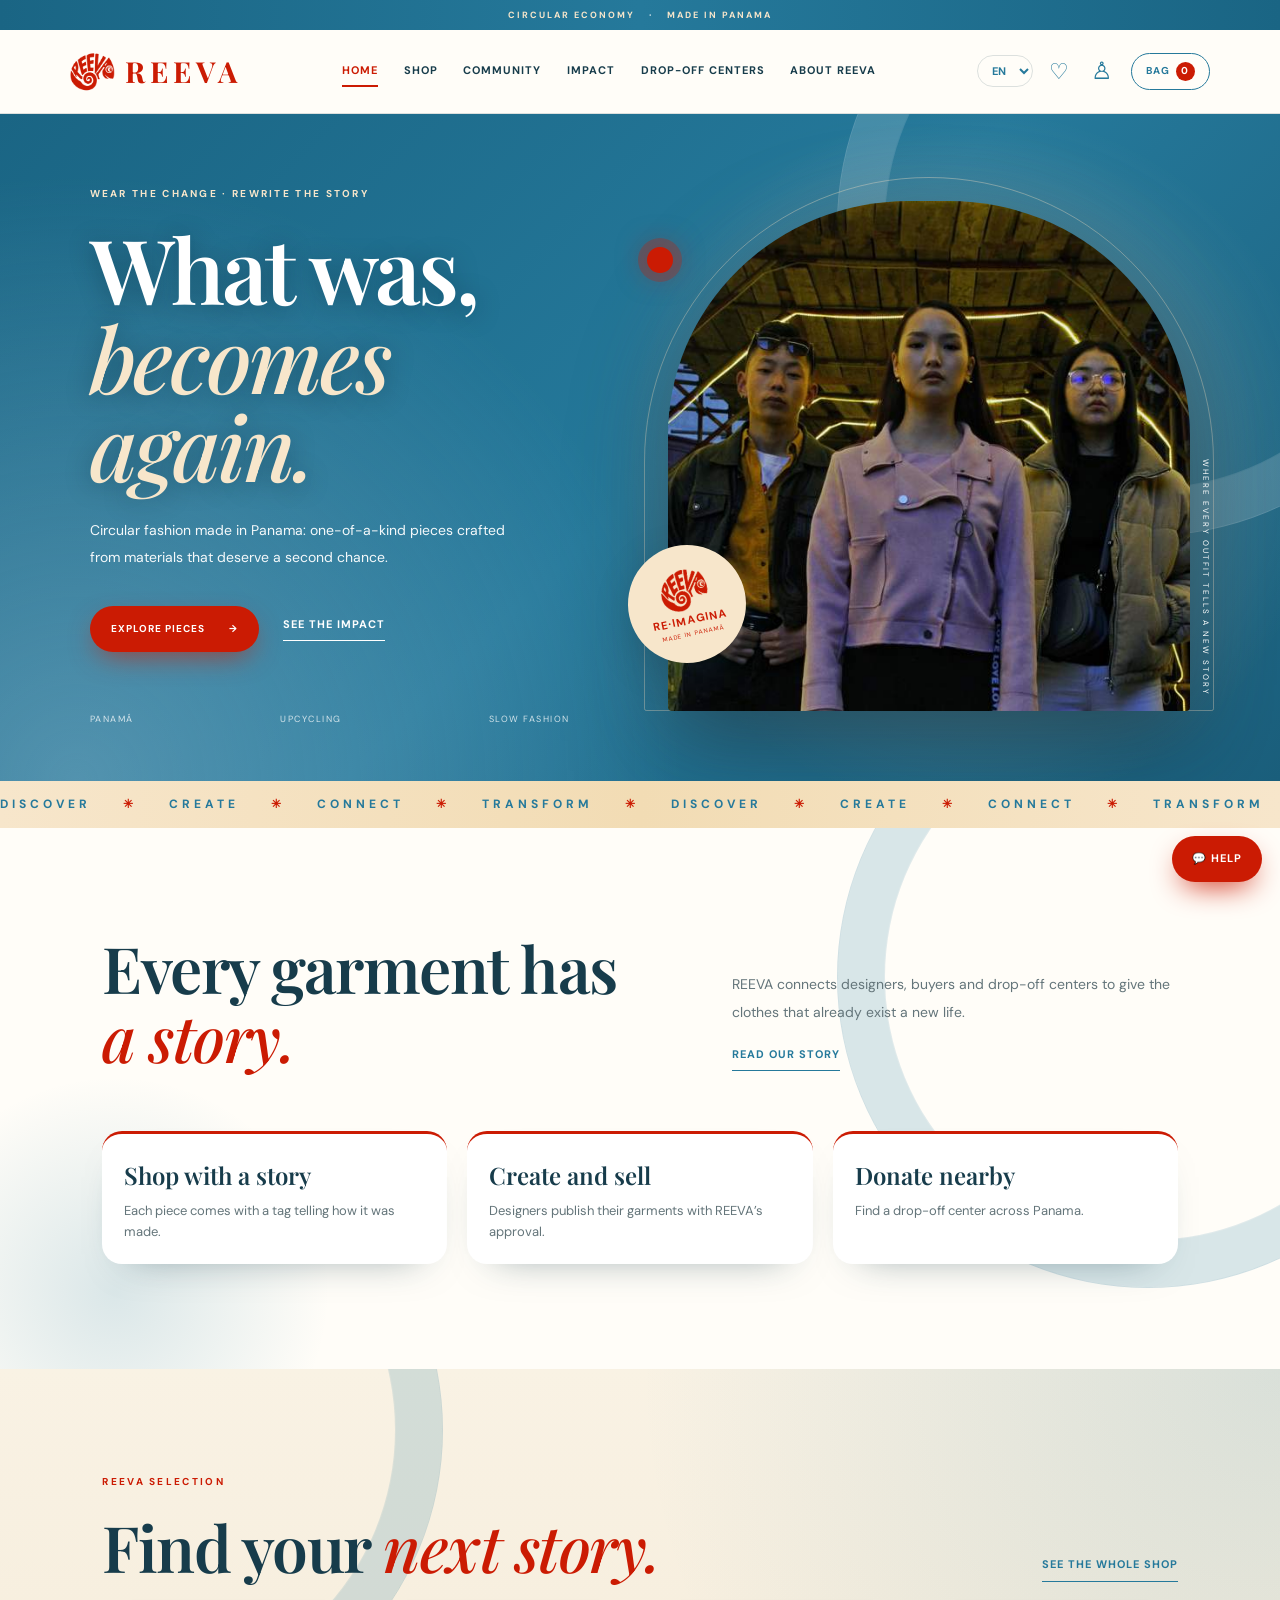
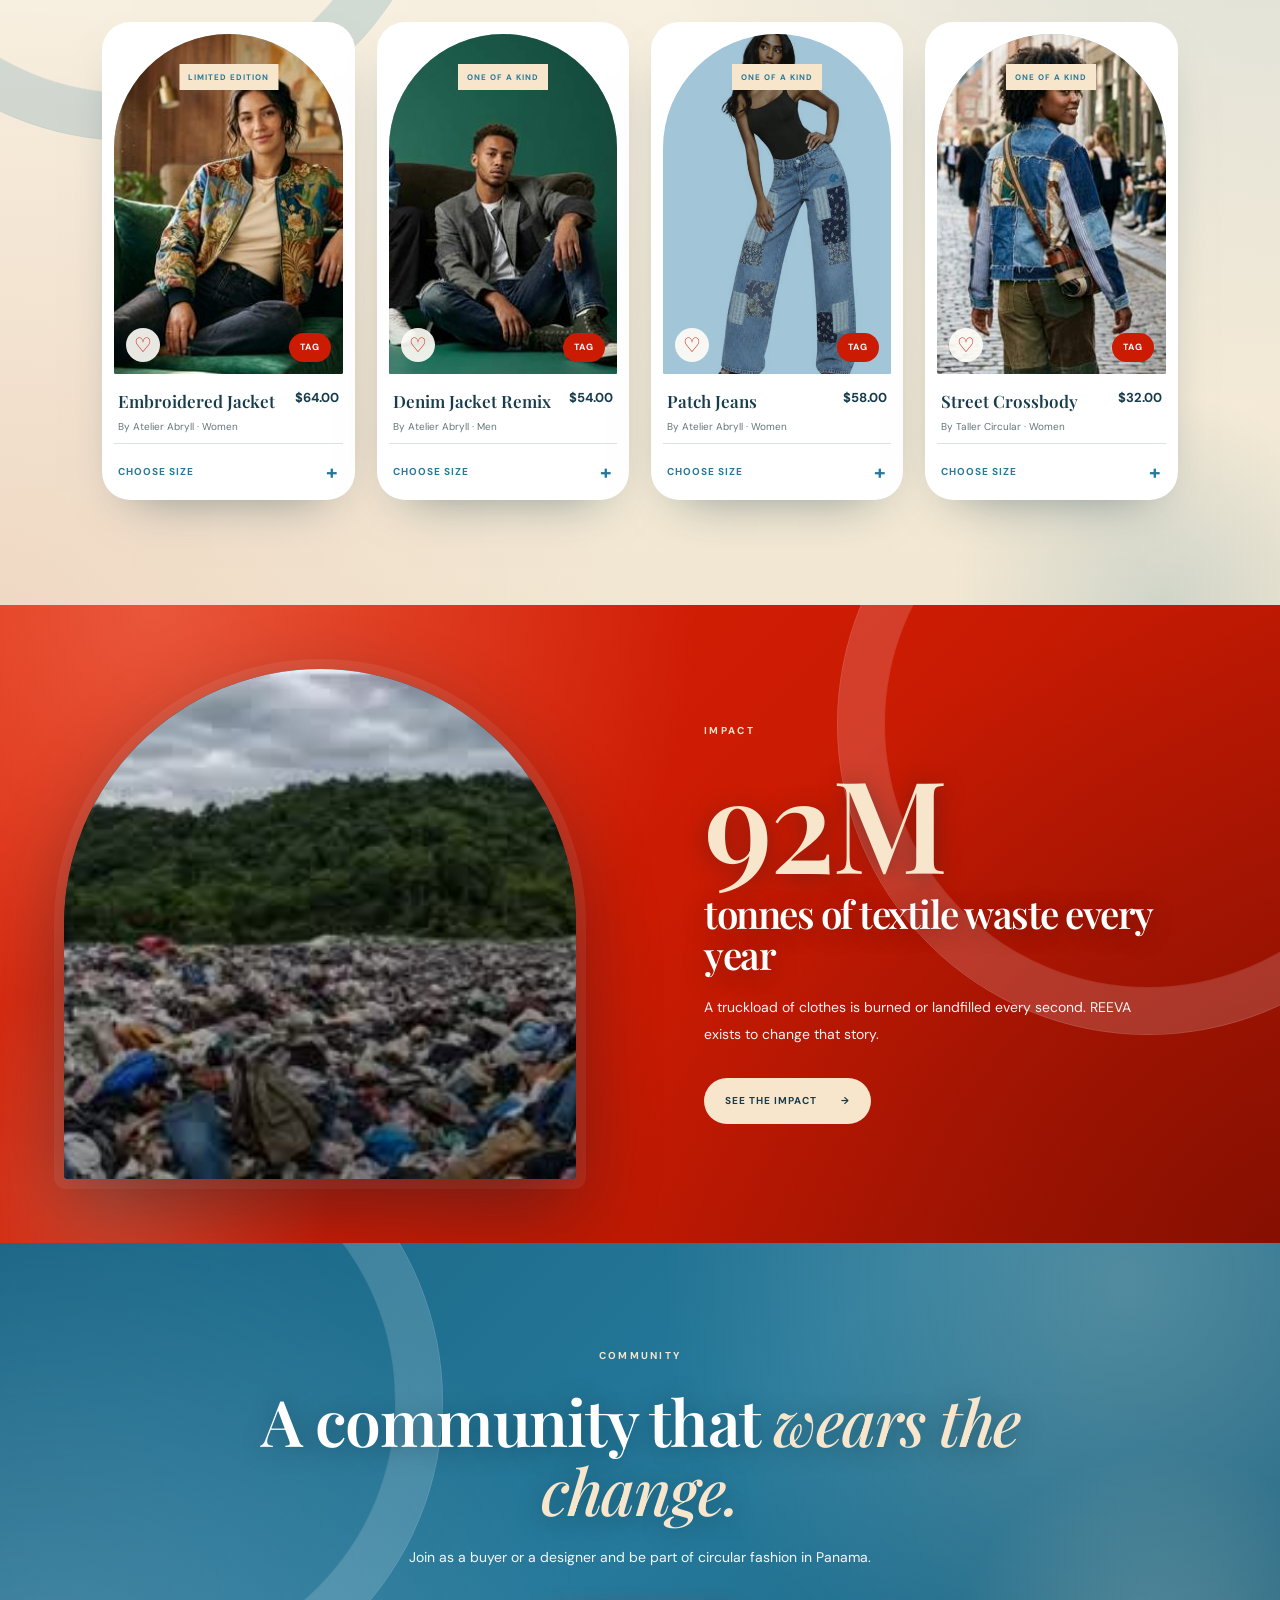
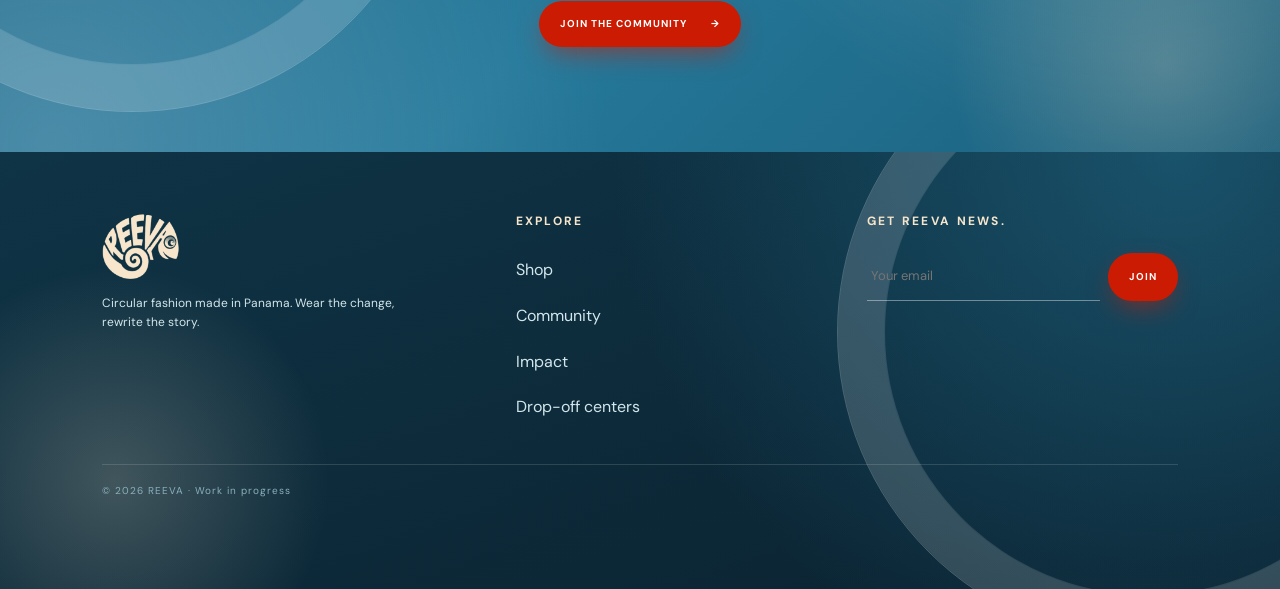
==== index.html @ 817cde8e "all" ====
<!DOCTYPE html>
<html lang="es">
 <head>
  <meta charset="utf-8"/>
  <meta content="width=device-width, initial-scale=1, viewport-fit=cover" name="viewport"/>
  <title>
   REEVA &mdash; Moda circular
  </title>
  <link href="[data-uri]" rel="icon"/>
  <link href="https://fonts.googleapis.com/css2?family=DM+Sans:wght@400;500;600;700&amp;family=Playfair+Display:ital,wght@0,500;0,600;0,700;0,800;1,500;1,600&amp;display=swap" rel="stylesheet"/>
  <link href="css/styles.css" rel="stylesheet"/>
 </head>
 <body>
  <div class="announce">
   <span data-i="an1">
   </span>
   &middot;
   <span data-i="an2">
   </span>
  </div>
  <header class="header">
   <button aria-label="REEVA" class="brand" data-go="inicio">
    <img alt="" data-logo="red"/>
    REEVA
   </button>
   <nav class="nav" id="nav">
    <button data-go="inicio" data-i="n_home">
    </button>
    <button data-go="tienda" data-i="n_shop">
    </button>
    <button data-go="comunidad" data-i="n_com">
    </button>
    <button data-go="impacto" data-i="n_imp">
    </button>
    <button data-go="centros" data-i="n_cen">
    </button>
    <button data-go="reeva" data-i="n_abo">
    </button>
   </nav>
   <div class="hacts">
    <select aria-label="Language" id="lang">
     <option value="es">
      ES
     </option>
     <option value="en">
      EN
     </option>
     <option value="pt">
      PT
     </option>
     <option value="fr">
      FR
     </option>
    </select>
    <button aria-label="Favoritos" class="hbtn" id="favb">
     ♡
     <b hidden="" id="fcnt">
      0
     </b>
    </button>
    <button aria-label="Account" class="icon-btn" id="acc">
     ♙
    </button>
    <button class="cart-button" id="bagb">
     <span data-i="bag">
     </span>
     <span id="cnt">
      0
     </span>
    </button>
    <button aria-label="Menu" id="menu">
     ☰
    </button>
   </div>
  </header>
  <main>
   <section class="view" id="v-inicio">
    <div class="hero bg-blue on-d">
     <div class="orbit">
     </div>
     <div style="z-index:2">
      <p class="eyebrow light" data-i="h_eb">
      </p>
      <h1>
       <span data-i="h1a">
       </span>
       <br/>
       <em data-i="h1b">
       </em>
      </h1>
      <p class="lead" data-i="h_l">
      </p>
      <div class="row">
       <button class="button b-red" data-go="tienda">
        <span data-i="h_c1">
        </span>
        <span>
         &rarr;
        </span>
       </button>
       <button class="text-link" data-go="impacto" data-i="h_c2">
       </button>
      </div>
      <div class="hf">
       <span>
        PANAM&Aacute;
       </span>
       <span>
        UPCYCLING
       </span>
       <span>
        SLOW FASHION
       </span>
      </div>
     </div>
     <div class="hv">
      <img alt="J&oacute;venes con ropa reutilizada" data-img="trio"/>
      <div class="sticker">
       <img alt="" data-logo="red"/>
       <strong>
        RE&middot;IMAGINA
       </strong>
       <small>
        MADE IN PANAM&Aacute;
       </small>
      </div>
      <span class="cap">
       WHERE EVERY OUTFIT TELLS A NEW STORY
      </span>
     </div>
    </div>
    <div aria-hidden="true" class="ticker">
     <div id="tk">
     </div>
    </div>
    <div class="pad">
     <div class="intro">
      <h2>
       <span data-i="in_t1">
       </span>
       <em data-i="in_t2">
       </em>
      </h2>
      <div>
       <p class="lead" data-i="in_p">
       </p>
       <button class="text-link" data-go="reeva" data-i="in_b">
       </button>
      </div>
     </div>
     <div class="pil">
      <div>
       <h3 data-i="pl0">
       </h3>
       <p data-i="pl0p">
       </p>
      </div>
      <div>
       <h3 data-i="pl1">
       </h3>
       <p data-i="pl1p">
       </p>
      </div>
      <div>
       <h3 data-i="pl2">
       </h3>
       <p data-i="pl2p">
       </p>
      </div>
     </div>
    </div>
    <div class="pad bg-alt">
     <div class="sh">
      <div>
       <p class="eyebrow" data-i="s_eb">
       </p>
       <h2>
        <span data-i="s_t1">
        </span>
        <em data-i="s_t2">
        </em>
       </h2>
      </div>
      <button class="text-link" data-go="tienda" data-i="all_p">
      </button>
     </div>
     <div class="grid" id="feat">
     </div>
    </div>
    <div class="sb bg-red">
     <div class="ph">
      <video data-v="excav" loop="" muted="" playsinline="" preload="none">
      </video>
     </div>
     <div class="tx">
      <p class="eyebrow light" data-i="n_imp">
      </p>
      <div class="big">
       92M
      </div>
      <h2 style="font-size:clamp(1.8rem,3vw,2.6rem);margin:10px 0 18px">
       <span data-i="hi_t">
       </span>
      </h2>
      <p class="lead" data-i="hi_p">
      </p>
      <button class="button b-cream" data-go="impacto">
       <span data-i="hi_b">
       </span>
       <span>
        &rarr;
       </span>
      </button>
     </div>
    </div>
    <div class="pad on-d bg-blue" style="text-align:center">
     <p class="eyebrow light" data-i="n_com">
     </p>
     <h2 style="max-width:760px;margin:0 auto 20px">
      <span data-i="j_t1">
      </span>
      <em data-i="j_t2">
      </em>
     </h2>
     <p class="lead" data-i="j_p" style="max-width:520px;margin:0 auto 30px">
     </p>
     <button class="button b-red" data-join="">
      <span data-i="h_c3">
      </span>
      <span>
       &rarr;
      </span>
     </button>
    </div>
   </section>
   <section class="view" id="v-tienda">
    <div class="pad bg-alt" style="padding-bottom:50px">
     <div class="sh" style="margin:0">
      <div>
       <p class="eyebrow" data-i="s_eb">
       </p>
       <h2>
        <span data-i="s_t1">
        </span>
        <em data-i="s_t2">
        </em>
       </h2>
      </div>
      <p class="lead" data-i="s_p" style="max-width:380px">
      </p>
     </div>
    </div>
    <div class="pad bg-alt" style="padding-top:20px">
     <div class="tools">
      <div class="filters" id="gch">
      </div>
     </div>
     <div class="tools">
      <div class="filters" id="cch">
      </div>
      <select id="sort">
       <option data-i="o_f" value="f">
       </option>
       <option data-i="o_l" value="l">
       </option>
       <option data-i="o_h" value="h">
       </option>
      </select>
     </div>
     <input aria-label="search" data-ph="q_ph" id="q" type="search"/>
     <p class="note" hidden="" id="cb">
     </p>
     <p class="note" id="cn">
     </p>
     <div class="grid" id="grid" style="margin-top:14px">
     </div>
     <p class="note" data-i="none" hidden="" id="none">
     </p>
     <p class="note" data-i="demo">
     </p>
    </div>
    <div class="pad">
     <div class="stag">
      <div>
       <p class="eyebrow">
        STORY TAG
       </p>
       <h2>
        <span data-i="g_t1">
        </span>
        <em data-i="g_t2">
        </em>
       </h2>
       <p class="lead" data-i="g_p" style="margin-top:20px">
       </p>
       <ul class="ck">
        <li data-i="g_l0">
        </li>
        <li data-i="g_l1">
        </li>
        <li data-i="g_l2">
        </li>
       </ul>
      </div>
      <img alt="Etiqueta REEVA" class="tagimg" data-img="tag"/>
     </div>
    </div>
   </section>
   <section class="view" id="v-comunidad">
    <div class="sb bg-blue">
     <div class="tx">
      <p class="eyebrow light" data-i="n_com">
      </p>
      <h2>
       <span data-i="co_t1">
       </span>
       <em data-i="co_t2">
       </em>
      </h2>
      <p class="lead" data-i="co_p">
      </p>
      <button class="button b-red" data-join="">
       <span data-i="h_c3">
       </span>
       <span>
        &rarr;
       </span>
      </button>
     </div>
     <div class="ph">
      <img alt="Comunidad REEVA" data-img="walk4" style="object-position:50% 50%"/>
     </div>
    </div>
    <div class="pad">
     <div class="sh">
      <div>
       <p class="eyebrow">
        REELS
       </p>
       <h2>
        <span data-i="r_t1">
        </span>
        <em data-i="r_t2">
        </em>
       </h2>
      </div>
     </div>
     <div class="reels" id="reels">
     </div>
     <p class="note" data-i="demoR">
     </p>
    </div>
    <div class="pad bg-alt">
     <div class="sh">
      <div>
       <p class="eyebrow" data-i="ro_e">
       </p>
       <h2>
        <span data-i="ro_t1">
        </span>
        <em data-i="ro_t2">
        </em>
       </h2>
      </div>
     </div>
     <div class="cg">
      <div class="cc">
       <img alt="" data-img="lookbook" style="object-position:50% 30%"/>
       <div>
        <span>
         01
        </span>
        <h3 data-i="ro_b">
        </h3>
        <p data-i="ro_bp">
        </p>
       </div>
      </div>
      <div class="cc">
       <video data-v="gran" loop="" muted="" playsinline="" preload="none">
       </video>
       <div>
        <span>
         02
        </span>
        <h3 data-i="ro_d">
        </h3>
        <p data-i="ro_dp">
        </p>
       </div>
      </div>
      <div class="cc">
       <img alt="" data-img="tag" style="object-position:50% 40%"/>
       <div>
        <span>
         03
        </span>
        <h3 data-i="ro_t">
        </h3>
        <p data-i="ro_tp">
        </p>
       </div>
      </div>
     </div>
    </div>
   </section>
   <section class="view" id="v-impacto">
    <div class="vh on-d">
     <video data-v="excav" loop="" muted="" playsinline="" preload="none">
     </video>
     <div>
      <p class="eyebrow light" data-i="im_eb">
      </p>
      <div class="big" data-i="im_big">
      </div>
      <h2 style="margin:12px 0 18px">
       <span data-i="im_t1">
       </span>
       <em data-i="im_t2">
       </em>
      </h2>
      <p class="lead" data-i="im_p" style="max-width:560px">
      </p>
     </div>
    </div>
    <div class="pad">
     <p class="eyebrow" data-i="fa_eb">
     </p>
     <h2>
      <span data-i="fa_t1">
      </span>
      <em data-i="fa_t2">
      </em>
     </h2>
     <div class="facts" id="facts">
     </div>
     <p class="note">
      <span data-i="fa_src">
      </span>
      <a class="text-link" href="https://www.unep.org/news-and-stories/press-release/unsustainable-fashion-and-textiles-focus-international-day-zero" rel="noopener" style="padding:0;font-size:10px" target="_blank">
       UNEP &nearrow;
      </a>
     </p>
    </div>
    <div class="pad bg-alt">
     <div class="two">
      <div class="m">
       <video data-v="conv" loop="" muted="" playsinline="" preload="none">
       </video>
      </div>
      <div>
       <p class="eyebrow" data-i="py_eb">
       </p>
       <h2>
        <span data-i="py_t1">
        </span>
        <em data-i="py_t2">
        </em>
       </h2>
       <p class="lead" data-i="py_p" style="margin:20px 0">
       </p>
       <button class="text-link" data-go="tienda" data-i="py_b">
       </button>
      </div>
     </div>
     <div class="two" style="margin-top:70px">
      <div>
       <p class="eyebrow" data-i="oc_eb">
       </p>
       <h2>
        <span data-i="oc_t1">
        </span>
        <em data-i="oc_t2">
        </em>
       </h2>
       <p class="lead" data-i="oc_p" style="margin-top:20px">
       </p>
      </div>
      <div class="m">
       <img alt="Ropa acumulada" data-img="teen" style="object-position:50% 70%"/>
      </div>
     </div>
    </div>
    <div class="pad bg-blue on-d">
     <div class="proc">
      <div>
       <p class="eyebrow light" data-i="rs_eb">
       </p>
       <h2>
        <span data-i="rs_t1">
        </span>
        <em data-i="rs_t2">
        </em>
       </h2>
       <p class="lead" data-i="rs_p" style="margin:20px 0 30px">
       </p>
       <div class="two" style="grid-template-columns:1fr 1fr;gap:12px">
        <div class="m" style="height:220px">
         <video data-v="man" loop="" muted="" playsinline="" preload="none">
         </video>
        </div>
        <div class="m" style="height:220px">
         <img alt="" data-img="close"/>
        </div>
       </div>
      </div>
      <div class="pl" id="steps">
      </div>
     </div>
    </div>
    <div class="sb bg-red">
     <div class="ph">
      <img alt="" data-img="chair" style="object-fit:contain;background:#fff"/>
     </div>
     <div class="tx">
      <p class="eyebrow light" data-i="ac_eb">
      </p>
      <h2>
       <span data-i="ac_t1">
       </span>
       <em data-i="ac_t2">
       </em>
      </h2>
      <p class="lead" data-i="ac_p">
      </p>
      <div class="row">
       <button class="button b-cream" data-go="centros" data-i="n_cen">
       </button>
       <button class="text-link" data-go="tienda" data-i="n_shop">
       </button>
      </div>
     </div>
    </div>
   </section>
   <section class="view" id="v-centros">
    <div class="sb bg-blue">
     <div class="ph">
      <img alt="Ropa por reutilizar" data-img="close"/>
     </div>
     <div class="tx">
      <p class="eyebrow light" data-i="m_eb">
      </p>
      <h2>
       <span data-i="m_t1">
       </span>
       <em data-i="m_t2">
       </em>
      </h2>
      <p class="lead" data-i="m_l">
      </p>
     </div>
    </div>
    <div class="pad bg-alt">
     <div class="cp">
      <div class="map">
       <svg aria-label="Panam&aacute;" id="svg" role="img" viewbox="0 0 800 360">
        <path class="land" id="land">
        </path>
        <g id="pins">
        </g>
       </svg>
      </div>
      <div class="ci">
       <p class="eyebrow" data-i="n_cen">
       </p>
       <input aria-label="search" data-ph="m_ph" id="cq" type="search"/>
       <div class="list" id="clist">
       </div>
      </div>
     </div>
     <p class="note" data-i="demoM">
     </p>
    </div>
    <div class="pad">
     <div class="cg">
      <div class="cc">
       <img alt="" class="cutimg" data-img="pile" style="object-fit:contain;background:var(--sky)"/>
       <div>
        <span>
         01
        </span>
        <h3 data-i="ci0">
        </h3>
        <p data-i="ci0p">
        </p>
       </div>
      </div>
      <div class="cc">
       <img alt="" data-img="workshop" style="object-position:50% 50%"/>
       <div>
        <span>
         02
        </span>
        <h3 data-i="ci1">
        </h3>
        <p data-i="ci1p">
        </p>
       </div>
      </div>
      <div class="cc">
       <img alt="" data-img="made" style="object-fit:contain;background:var(--sky)"/>
       <div>
        <span>
         03
        </span>
        <h3 data-i="ci2">
        </h3>
        <p data-i="ci2p">
        </p>
       </div>
      </div>
     </div>
    </div>
   </section>
   <section class="view" id="v-reeva">
    <div class="sb bg-red">
     <div class="ph">
      <video data-v="team" loop="" muted="" playsinline="" preload="none">
      </video>
     </div>
     <div class="tx">
      <p class="eyebrow light" data-i="a_eb">
      </p>
      <h2>
       <span data-i="a_t1">
       </span>
       <em data-i="a_t2">
       </em>
      </h2>
      <p class="lead" data-i="a_p">
      </p>
     </div>
    </div>
    <div class="pad">
     <div class="stag">
      <div>
       <p class="eyebrow" data-i="hs_eb">
       </p>
       <h2>
        <span data-i="hs_t1">
        </span>
        <em data-i="hs_t2">
        </em>
       </h2>
       <p class="lead" data-i="hs_p" style="margin-top:20px">
       </p>
      </div>
      <img alt="Talento creativo, sostenibilidad, oportunidades" data-img="diagram" style="background:#fff"/>
     </div>
     <div class="story" id="story">
     </div>
     <div class="vals" id="vals">
     </div>
    </div>
    <div class="pad bg-alt">
     <div class="sh">
      <div>
       <p class="eyebrow" data-i="f_eb">
       </p>
       <h2>
        <span data-i="f_t1">
        </span>
        <em data-i="f_t2">
        </em>
       </h2>
      </div>
     </div>
     <div class="cg four" id="prof">
     </div>
     <p class="note" data-i="demoF">
     </p>
    </div>
    <div class="pad on-d bg-blue">
     <div class="intro">
      <h2>
       <span data-i="w_t1">
       </span>
       <em data-i="w_t2">
       </em>
      </h2>
      <div>
       <p class="lead" data-i="w_l">
       </p>
       <form class="nf fl" style="grid-template-columns:1fr auto;align-items:end">
        <input aria-label="email" data-ph="w_ph" required="" style="color:#fff;border-color:#fff8" type="email"/>
        <button class="button b-cream" data-i="w_b">
        </button>
       </form>
       <p aria-live="polite" class="note ns" style="color:#fff">
       </p>
      </div>
     </div>
    </div>
   </section>
   <section class="view" id="v-taller">
    <div class="pad bg-alt">
     <p class="eyebrow" data-i="tl_eb">
     </p>
     <h2 data-i="tl_t">
     </h2>
     <div class="two" style="align-items:start;margin-top:40px">
      <form class="fl" id="tf">
       <input data-ph="tl_n" id="tn" required="" type="text"/>
       <input data-ph="tl_p" id="tp" min="1" required="" step="0.5" type="number"/>
       <select class="f" id="tc">
       </select>
       <select class="f" id="tg">
       </select>
       <label class="note" data-i="tl_st">
       </label>
       <div class="tst" id="tst">
       </div>
       <label class="note" data-i="tl_f">
       </label>
       <input accept="image/*" id="tfi" required="" type="file"/>
       <textarea data-ph="tl_l" id="tl" maxlength="240" required=""></textarea>
       <button class="button b-red" data-i="tl_b">
       </button>
       <p aria-live="polite" class="note" id="ts">
       </p>
      </form>
      <div>
       <p class="eyebrow" data-i="tl_pv">
       </p>
       <div id="tprev">
       </div>
      </div>
     </div>
    </div>
   </section>
  </main>
  <footer class="foot">
   <div>
    <img alt="REEVA" data-logo="cream"/>
    <p data-i="ft_p">
    </p>
   </div>
   <div>
    <p class="eyebrow light" data-i="ft_n">
    </p>
    <button class="fl" data-go="tienda" data-i="n_shop">
    </button>
    <button class="fl" data-go="comunidad" data-i="n_com">
    </button>
    <button class="fl" data-go="impacto" data-i="n_imp">
    </button>
    <button class="fl" data-go="centros" data-i="n_cen">
    </button>
   </div>
   <div>
    <p class="eyebrow light" data-i="w_l">
    </p>
    <form class="nf">
     <input aria-label="email" data-ph="w_ph" required="" type="email"/>
     <button class="button b-red" data-i="w_b">
     </button>
    </form>
    <p aria-live="polite" class="note ns" style="color:#fff">
    </p>
   </div>
   <div class="copy">
    &copy; 2026 REEVA &middot;
    <span data-i="foot">
    </span>
   </div>
  </footer>
  <div class="ov" id="ov">
  </div>
  <aside id="cartP">
   <div class="ph2">
    <h2 data-i="cart_t" style="font-size:2rem">
    </h2>
    <button aria-label="Cerrar" data-x="">
     &times;
    </button>
   </div>
   <div id="items">
   </div>
   <p class="cr">
    <span data-i="sub">
    </span>
    <b id="tot">
     $0.00
    </b>
   </p>
   <button class="button b-red" data-i="co" id="co" style="width:100%;margin-top:14px">
   </button>
  </aside>
  <aside id="accP">
   <div class="ph2">
    <h2 data-i="acc_t" style="font-size:2rem">
    </h2>
    <button aria-label="Cerrar" data-x="">
     &times;
    </button>
   </div>
   <div id="accB">
   </div>
  </aside>
  <aside id="favP">
   <div class="ph2">
    <h2 data-i="fav_t" style="font-size:2rem">
    </h2>
    <button aria-label="Cerrar" data-x="">
     &times;
    </button>
   </div>
   <div id="favB">
   </div>
  </aside>
  <div aria-modal="true" class="modal" id="modal" role="dialog">
  </div>
  <button aria-expanded="false" id="ai">
   💬
   <span data-i="ai_b">
   </span>
  </button>
  <div aria-label="Asistente" id="aiP" role="dialog">
   <div class="hd">
    <span data-i="ai_t">
    </span>
    <button aria-label="Cerrar" data-aix="" style="background:none;border:0;color:#fff;font-size:24px">
     &times;
    </button>
   </div>
   <div aria-live="polite" id="aiM">
   </div>
   <div id="aiC">
   </div>
   <form id="aiF">
    <input aria-label="Mensaje" data-ph="ai_ph" id="aiQ"/>
    <button class="button b-blue" data-i="ai_s">
    </button>
   </form>
  </div>
  <script defer="True" src="js/script.js">
  </script>
 </body>
</html>
---- css/styles.css ----
:root{--blue:#25799B;--cream:#F7E6CB;--red:#CB1B03;--sky:#A2C5D8;--ink:#173C4B;--paper:#fffdf8;--alt:#f7f4ed;--muted:#64757a;--line:rgba(23,60,75,.15);--lnk:#25799B;--serif:'Playfair Display',Georgia,serif;--sans:'DM Sans',Arial,sans-serif;box-sizing:border-box;padding-top:env(safe-area-inset-top,0px);padding-bottom:env(safe-area-inset-bottom,0px);color-scheme:light}
@media(prefers-color-scheme:dark){:root:not([data-theme="light"]){--paper:#0f2530;--alt:#132d3a;--ink:#f7e6cb;--muted:#a9c0c9;--line:rgba(247,230,203,.18);--lnk:#8fcbe4;color-scheme:dark}}
:root[data-theme="dark"]{--paper:#0f2530;--alt:#132d3a;--ink:#f7e6cb;--muted:#a9c0c9;--line:rgba(247,230,203,.18);--lnk:#8fcbe4;color-scheme:dark}
html{scroll-padding-top:env(safe-area-inset-top,0px);scroll-behavior:smooth}*{box-sizing:border-box}
body{margin:0;background:var(--paper);color:var(--ink);font:16px/1.6 var(--sans)}
body::before{content:"";position:fixed;inset:0 0 auto;height:env(safe-area-inset-top,0px);background:var(--blue);z-index:60}
button,input,select,textarea{font:inherit;color:inherit}button{cursor:pointer}a{color:inherit;text-decoration:none}img,video{max-width:100%;display:block}h1,h2,h3,p{margin-top:0}
.announce{min-height:30px;background:var(--blue);color:#fff;display:flex;align-items:center;justify-content:center;gap:14px;font-size:9px;letter-spacing:2px;font-weight:700;text-align:center;padding:4px 10px}.announce span{color:var(--cream)}
.header{height:84px;display:flex;align-items:center;justify-content:space-between;padding:0 5.5%;background:color-mix(in srgb,var(--paper) 95%,transparent);position:sticky;top:env(safe-area-inset-top,0px);z-index:50;border-bottom:1px solid var(--line);backdrop-filter:blur(14px)}
.brand{display:flex;align-items:center;gap:10px;background:none;border:0;padding:0;font-size:29px;line-height:1;font-weight:700;letter-spacing:5px;color:var(--red);font-family:var(--serif)}.brand img{height:40px;width:auto}
.nav{display:flex;gap:clamp(12px,2vw,32px)}.nav button,.foot a{background:none;border:0;padding:6px 0;font-size:11px;letter-spacing:1px;text-transform:uppercase;font-weight:700;transition:.2s;border-bottom:2px solid transparent}.nav button:hover{color:var(--red)}.nav button.on{color:var(--red);border-color:var(--red)}
.hacts{display:flex;align-items:center;gap:12px}.icon-btn{border:0;background:none;color:var(--lnk);font-size:24px}.hacts select{border:1px solid var(--line);background:transparent;border-radius:30px;padding:7px 10px;font-size:11px;font-weight:700;color:var(--lnk)}.cart-button{white-space:nowrap;display:inline-flex;align-items:center;border:1px solid var(--lnk);border-radius:30px;padding:8px 14px;font-size:10px;letter-spacing:1px;text-transform:uppercase;background:none;color:var(--lnk);font-weight:700}.cart-button #cnt{display:inline-grid;place-items:center;background:var(--red);color:#fff;border-radius:50%;width:19px;height:19px;margin-left:6px}#menu{display:none;border:0;background:none;font-size:24px;color:var(--lnk)}
.view{display:none}.view.on{display:block;animation:in .5s ease}@keyframes in{from{opacity:0;transform:translateY(12px)}}
.pad{padding:105px 8%}.eyebrow{font-size:10px;letter-spacing:2.3px;font-weight:700;color:var(--red);margin:0 0 22px;text-transform:uppercase}.eyebrow.light{color:var(--cream)}
h1,h2,h3{font-family:var(--serif);font-weight:600}h2{font-size:clamp(2.4rem,5vw,4.5rem);line-height:1.08;letter-spacing:-1.5px;margin:0}h2 em,h1 em{color:var(--red);font-weight:500}.on-d h2 em,.on-d h1 em{color:var(--cream)}
.lead{color:var(--muted);font-size:14px;line-height:1.95}.button{display:inline-flex;align-items:center;justify-content:center;gap:24px;padding:15px 21px;border:0;border-radius:40px;font-size:10px;font-weight:700;letter-spacing:1px;text-transform:uppercase;transition:.25s}.button:hover{transform:translateY(-3px);box-shadow:0 10px 25px #122c3a33}.b-red{background:var(--red);color:#fff}.b-cream{background:var(--cream);color:#173C4B}.b-blue{background:var(--blue);color:#fff}.b-line{border:1px solid currentColor;background:none}
.text-link{display:inline-flex;gap:18px;color:var(--lnk);font-size:11px;font-weight:700;letter-spacing:1px;text-transform:uppercase;border:0;border-bottom:1px solid currentColor;padding:0 0 7px;background:none}.on-d .text-link{color:#fff}
.row{display:flex;gap:24px;align-items:center;flex-wrap:wrap}.on-d{color:#fff}.on-d .lead{color:rgba(255,255,255,.82)}.bg-blue{background:var(--blue)}.bg-red{background:var(--red)}.bg-alt{background:var(--alt)}
.hero{min-height:650px;display:grid;grid-template-columns:1fr 1fr;position:relative;overflow:hidden;padding:72px 7% 55px;gap:5%;align-items:center}.hero h1{font-size:clamp(3.4rem,7vw,6.6rem);line-height:.99;letter-spacing:-3px;margin:0 0 27px;font-weight:600}.hero .lead{max-width:430px;margin-bottom:34px}.hf{display:flex;justify-content:space-between;max-width:480px;margin-top:60px;color:rgba(255,255,255,.6);font-size:9px;letter-spacing:1.5px}
.hv{height:510px;position:relative;z-index:2}.hv>img{width:100%;height:100%;object-fit:cover;object-position:center 30%;border-radius:46% 46% 4px 4px;box-shadow:0 25px 80px #12384a55}.sticker{position:absolute;left:-40px;bottom:48px;width:118px;height:118px;background:var(--cream);border-radius:50%;color:var(--red);display:flex;flex-direction:column;justify-content:center;align-items:center;transform:rotate(-12deg);box-shadow:0 12px 35px #143c4b44}.sticker img{height:44px;width:auto}.sticker strong{font-size:11px;letter-spacing:1px}.sticker small{font-size:6px;letter-spacing:1px}.cap{position:absolute;right:-22px;bottom:15px;writing-mode:vertical-rl;font-size:8px;letter-spacing:2px;color:#fff}.orbit{position:absolute;width:560px;height:560px;border:1px solid #ffffff22;border-radius:50%;left:34%;top:-26%;pointer-events:none}
.ticker{overflow:hidden;background:var(--cream);color:#25799B;white-space:nowrap;padding:14px 0;font-size:12px;font-weight:700;letter-spacing:4px}.ticker div{min-width:max-content;animation:mq 28s linear infinite}.ticker b{color:var(--red);margin:0 25px}@keyframes mq{to{transform:translateX(-35%)}}
.intro{display:grid;grid-template-columns:1.1fr .9fr;gap:8%;align-items:end}.pil{display:grid;grid-template-columns:repeat(3,1fr);gap:20px;margin-top:60px}.pil div{border-top:2px solid var(--red);padding-top:16px}.pil h3{font-size:24px;margin:0 0 6px}.pil p{font-size:13px;color:var(--muted);margin:0}
.sh{display:flex;justify-content:space-between;align-items:end;gap:30px;margin-bottom:40px;flex-wrap:wrap}.tools{display:flex;justify-content:space-between;align-items:center;margin-bottom:14px;gap:16px;flex-wrap:wrap}.filters{display:flex;gap:8px;flex-wrap:wrap;align-items:center}.lbl{font-size:10px;letter-spacing:1.5px;color:var(--muted);text-transform:uppercase;font-weight:700;min-width:46px}.filter{border:1px solid var(--line);background:transparent;border-radius:25px;padding:9px 17px;font-size:10px;letter-spacing:1px;text-transform:uppercase;color:var(--lnk)}.filter.on,.filter:hover{background:var(--blue);color:#fff;border-color:var(--blue)}.tools select{border:0;background:transparent;color:var(--lnk);font-weight:700;padding:8px}
input[type=search],input[type=text],input[type=email],input[type=password],input[type=number],select.f,textarea{width:100%;padding:13px 4px;border:0;border-bottom:1px solid var(--lnk);background:transparent;outline:0;font-size:13px}textarea{min-height:90px;border:1px solid var(--line);padding:10px}input[type=file]{font-size:12px}
.grid{display:grid;grid-template-columns:repeat(4,1fr);gap:22px}.pc{min-width:0}.pi{height:340px;position:relative;background:var(--sky);overflow:hidden}.pi img{width:100%;height:100%;object-fit:cover;transition:transform .7s cubic-bezier(.2,.7,.2,1)}.pi img.cut{mix-blend-mode:multiply;transform:scale(1.15)}.pc:hover .pi img{transform:scale(1.07)}.pc:hover .pi img.cut{transform:scale(1.22)}.ptag{position:absolute;left:12px;top:12px;background:var(--cream);color:#25799B;font-size:8px;letter-spacing:1px;padding:7px 9px;font-weight:700}.fav{position:absolute;right:12px;top:10px;border:0;border-radius:50%;background:#fffdf8e8;color:var(--red);font-size:20px;width:34px;height:34px}.fav.on{background:var(--red);color:#fff}.tgb{position:absolute;right:12px;bottom:12px;border:0;background:var(--red);color:#fff;font-size:9px;font-weight:700;letter-spacing:1px;padding:7px 11px;border-radius:20px;text-transform:uppercase}
.pm{display:flex;justify-content:space-between;gap:8px;padding:14px 0 8px}.pm h3{font-size:17px;margin:0 0 4px}.pm p{font-size:10px;color:var(--muted);margin:0}.pm strong{font-size:13px}.add{width:100%;display:flex;justify-content:space-between;align-items:center;background:transparent;border:0;border-top:1px solid var(--line);padding:11px 0;color:var(--lnk);font-size:10px;text-transform:uppercase;letter-spacing:1px;font-weight:700}.add span{font-size:20px}.note{font-size:11px;color:var(--muted);line-height:1.6;margin-top:18px}
.sb{display:grid;grid-template-columns:1fr 1fr;color:#fff;min-height:510px}.sb>.ph{min-height:510px;position:relative;overflow:hidden;background:#102f3b}.sb>.ph img,.sb>.ph video{position:absolute;inset:0;width:100%;height:100%;object-fit:cover}.sb .tx{padding:75px 10%;align-self:center}.sb h2{font-size:clamp(2.8rem,5vw,4.8rem);margin-bottom:22px}.sb h2 em{color:var(--cream)}.sb .text-link{color:#fff}.sb .lead{max-width:440px;margin-bottom:30px;color:#ffe9df}.sb.blue .lead{color:#d3e6eb}
.big{font:600 clamp(4rem,10vw,8rem)/.95 var(--serif);color:var(--cream);letter-spacing:-3px}
.stag{display:grid;grid-template-columns:1fr .8fr;gap:12%;align-items:center}.ck{list-style:none;padding:0;margin:25px 0}.ck li{padding:12px 0;border-bottom:1px solid var(--line);font-size:12px;color:var(--lnk)}.ck li:before{content:'✳';color:var(--red);margin-right:12px}
.tagc{background:var(--cream);padding:27px;max-width:360px;width:100%;margin:auto;box-shadow:14px 14px 0 var(--sky);transform:rotate(2deg);color:#25799B;position:relative}.tagc .t1{display:flex;justify-content:space-between;font-size:8px;letter-spacing:1.3px}.tagc img.lg{height:92px;width:auto;margin:24px 0 14px}.tagc h3{font-size:30px;line-height:1.05;margin:0 0 12px}.tagc p{font-size:12px;color:#536d75;margin:0}.tagc small{display:block;margin-top:24px;font-size:8px;letter-spacing:1.3px}
.tagimg{max-width:420px;margin:auto;border-radius:8px;box-shadow:14px 14px 0 var(--sky)}
.cg{display:grid;grid-template-columns:repeat(3,1fr);gap:20px}.cc{position:relative;height:440px;overflow:hidden;background:var(--sky)}.cc img,.cc video{width:100%;height:100%;object-fit:cover;transition:transform .6s}.cc:hover img{transform:scale(1.05)}.cc:after{content:'';position:absolute;inset:35% 0 0;background:linear-gradient(transparent,#102f3bd9)}.cc>div{position:absolute;bottom:22px;left:22px;right:22px;z-index:2;color:#fff}.cc span{font-size:8px;letter-spacing:2px;color:var(--cream);text-transform:uppercase}.cc h3{font-size:25px;margin:6px 0}.cc p{font-size:11px;color:#ffffffd9;margin:0}.cg.four{grid-template-columns:repeat(4,1fr)}.cg.four .cc{height:400px}
.proc{display:grid;grid-template-columns:.9fr 1.1fr;gap:12%}.pl article{display:grid;grid-template-columns:45px 1fr;gap:20px;padding:22px 0;border-bottom:1px solid #ffffff35}.pl article:first-child{border-top:1px solid #ffffff35}.pl article>span{font-size:10px;color:var(--cream);padding-top:7px}.pl h3{font-size:26px;margin:0 0 5px}.pl p{font-size:12px;color:#d3e6eb;margin:0;max-width:400px}
.facts{display:grid;grid-template-columns:repeat(4,1fr);gap:20px;margin-top:44px}.fc{background:var(--alt);padding:26px;border-top:3px solid var(--red)}.fc strong{display:block;font:600 44px/1 var(--serif);color:var(--red);margin-bottom:12px}.fc h3{font-size:19px;margin:0 0 8px}.fc p{font-size:12px;color:var(--muted);margin:0}
.vh{position:relative;min-height:620px;display:flex;align-items:flex-end;overflow:hidden;background:#102f3b;color:#fff}.vh video{position:absolute;inset:0;width:100%;height:100%;object-fit:cover}.vh:after{content:'';position:absolute;inset:0;background:linear-gradient(0deg,#0a2330ee,#0a233055 60%,#0a233099)}.vh>div{position:relative;z-index:2;padding:0 8% 70px;max-width:900px}
.two{display:grid;grid-template-columns:1fr 1fr;gap:6%;align-items:center}.two .m{height:480px;overflow:hidden;background:var(--sky)}.two .m img,.two .m video{width:100%;height:100%;object-fit:cover}
.reels{display:flex;gap:16px;overflow-x:auto;scroll-snap-type:x mandatory;padding:6px 2px 16px}.reel{position:relative;flex:0 0 min(250px,72vw);aspect-ratio:9/16;overflow:hidden;scroll-snap-align:start;background:var(--sky);border-radius:4px}.reel img,.reel video{width:100%;height:100%;object-fit:cover}.reel:after{content:"";position:absolute;inset:0;background:linear-gradient(0deg,rgba(0,0,0,.8),transparent 55%);pointer-events:none}.reel .tx{position:absolute;left:14px;right:58px;bottom:14px;color:#fff;z-index:1;font-size:12px}.reel .tx b{display:block;font:600 17px var(--serif)}.reel .sd{position:absolute;right:10px;bottom:14px;z-index:2;display:grid;gap:8px}.reel .sd button{width:40px;height:40px;border-radius:50%;border:0;background:rgba(255,253,248,.92);color:#173C4B;font-size:16px}.reel .sd .l.on{background:var(--red);color:#fff}.reel .who{position:absolute;left:12px;top:12px;z-index:2;background:rgba(0,0,0,.5);color:#fff;padding:4px 12px;font-size:10px;letter-spacing:1px;border-radius:20px}
.cp{display:grid;grid-template-columns:1.1fr .9fr;background:var(--paper);border:1px solid var(--line);min-height:430px}.map{background:radial-gradient(circle at 50% 45%,#dcecf0,#b5d2d9 65%,#8cb9c8);padding:12px;display:grid;place-items:center}.map svg{width:100%;height:auto;display:block}.land{fill:#F7E6CB;stroke:#25799B;stroke-width:2;stroke-linejoin:round;filter:drop-shadow(0 10px 10px #28596a44)}.pin{cursor:pointer;fill:#CB1B03;stroke:#fff;stroke-width:3;transition:.2s;transform-box:fill-box;transform-origin:center}.pin:hover,.pin.on{transform:scale(1.5);fill:#25799B}
.ci{padding:34px 36px}.list{display:grid;gap:10px;max-height:400px;overflow:auto;margin-top:16px}.it{border:1px solid var(--line);padding:12px 14px;text-align:left}.it.on{border-color:var(--red);box-shadow:0 0 0 1px var(--red) inset}.it b{display:block;font:600 17px var(--serif)}.it span{font-size:11px;color:var(--muted)}.it .row{gap:8px;margin-top:8px}
.vals{display:flex;flex-wrap:wrap;gap:10px;margin-top:28px}.vals span{border:1px solid var(--lnk);color:var(--lnk);border-radius:25px;padding:8px 18px;font-size:10px;letter-spacing:1px;text-transform:uppercase;font-weight:700}.story{display:grid;grid-template-columns:repeat(4,1fr);gap:20px;margin-top:44px}.story div{border-top:2px solid var(--red);padding-top:14px}.story span{font:600 34px var(--serif);color:var(--red)}.story h3{font-size:22px;margin:4px 0 6px}.story p{font-size:12px;color:var(--muted);margin:0}.cc ul{margin:8px 0 0;padding-left:16px;font-size:11px;color:#ffffffd9}
.foot{background:#102f3b;color:#d3e6eb;padding:60px 8% 90px;display:grid;grid-template-columns:1.2fr 1fr 1fr;gap:40px}.foot img{height:70px;width:auto;margin-bottom:12px}.foot a,.foot button.fl{display:block;padding:4px 0;color:#d3e6eb;background:none;border:0;text-align:left}.foot p{font-size:12px;max-width:320px}.foot form{display:flex;gap:8px}.foot input{border-color:#ffffff66;color:#fff}.foot .copy{grid-column:1/-1;font-size:10px;letter-spacing:1px;color:#8ab0bd;border-top:1px solid #ffffff22;padding-top:18px}
.ov{position:fixed;inset:0;background:rgba(10,30,40,.55);opacity:0;pointer-events:none;transition:.3s;z-index:70}.ov.on{opacity:1;pointer-events:auto}aside{position:fixed;top:0;right:0;height:100%;width:min(420px,100%);background:var(--paper);z-index:80;padding:calc(22px + env(safe-area-inset-top,0px)) 24px 20px;transform:translateX(105%);transition:.35s;overflow:auto}aside.on{transform:none}
.ph2{display:flex;justify-content:space-between;align-items:center;margin-bottom:14px}.ph2 button{background:none;border:0;font-size:30px}.cr{display:flex;gap:10px;align-items:center;justify-content:space-between;padding:10px 0;border-bottom:1px solid var(--line);font-size:13px}.cr button{background:none;border:0;color:var(--red);text-decoration:underline}
.modal{position:fixed;left:50%;top:50%;transform:translate(-50%,-46%);width:min(480px,92vw);max-height:88vh;overflow:auto;background:var(--paper);padding:24px;z-index:90;opacity:0;pointer-events:none;transition:.25s}.modal.on{opacity:1;pointer-events:auto;transform:translate(-50%,-50%)}
.opt{display:flex;gap:12px;align-items:center;width:100%;text-align:left;background:transparent;border:1px solid var(--line);padding:14px;margin-top:10px}.opt.on{border-color:var(--red);box-shadow:0 0 0 1px var(--red) inset}.opt b{font-size:24px}.opt small{display:block;color:var(--muted)}.fl{display:grid;gap:12px;margin-top:12px}
#ai{position:fixed;right:18px;bottom:calc(18px + env(safe-area-inset-bottom,0px));z-index:55;border:0;border-radius:40px;background:var(--red);color:#fff;font-size:11px;letter-spacing:1px;text-transform:uppercase;font-weight:700;padding:14px 20px;box-shadow:0 12px 30px -10px var(--red)}
#aiP{position:fixed;right:18px;bottom:calc(76px + env(safe-area-inset-bottom,0px));width:min(380px,calc(100vw - 36px));height:min(520px,70vh);background:var(--paper);border:1px solid var(--line);z-index:56;display:none;flex-direction:column;box-shadow:0 20px 60px -20px #0008}#aiP.on{display:flex}#aiP .hd{padding:14px 16px;background:var(--blue);color:#fff;display:flex;justify-content:space-between;align-items:center;font:600 18px var(--serif)}#aiM{flex:1;overflow:auto;padding:14px;display:grid;gap:8px;align-content:start}.msg{padding:9px 13px;max-width:88%;white-space:pre-wrap;word-break:break-word;font-size:14px}.msg.u{background:var(--blue);color:#fff;justify-self:end}.msg.a{background:var(--alt);border:1px solid var(--line)}.msg a{color:var(--red);font-weight:700;text-decoration:underline}#aiP form{display:flex;gap:8px;padding:10px;border-top:1px solid var(--line)}#aiC{display:flex;gap:6px;flex-wrap:wrap;padding:0 14px 8px}
@media(max-width:1000px){.nav{display:none;position:absolute;top:100%;left:0;right:0;flex-direction:column;background:var(--paper);padding:14px 5.5%;border-bottom:1px solid var(--line)}.nav.open{display:flex}#menu{display:block}.grid,.cg.four,.facts,.story{grid-template-columns:repeat(2,1fr)}.hero,.intro,.stag,.proc,.two,.cp,.foot{grid-template-columns:1fr}.hv{height:420px;order:-1}.sticker{left:8px}.cg{grid-template-columns:1fr 1fr}.sb{grid-template-columns:1fr}.sb>.ph{min-height:340px}.pil{grid-template-columns:1fr}}
@media(max-width:600px){#ai{padding:14px 16px}#ai span{display:none}.pad{padding:70px 6%}.grid{gap:14px}.pi{height:230px}.cg,.cg.four,.facts,.story{grid-template-columns:1fr}.hero{padding:50px 6%}.brand{font-size:22px;letter-spacing:3px}.brand img{height:32px}.cp .ci{padding:20px}}
@media(prefers-reduced-motion:reduce){*{animation:none!important;transition:none!important}html{scroll-behavior:auto}}

/* ===== v4: sistema visual derivado del hero (degradados, luz, formas geométricas) ===== */
:root{--card:#fff}
@media(prefers-color-scheme:dark){:root:not([data-theme="light"]){--card:#17313f}:root:not([data-theme="light"]) .bg-alt{background:radial-gradient(circle at 100% 0%,rgba(37,121,155,.3),transparent 45%),linear-gradient(180deg,#143040,#0f2530)}}
:root[data-theme="dark"]{--card:#17313f}:root[data-theme="dark"] .bg-alt{background:radial-gradient(circle at 100% 0%,rgba(37,121,155,.3),transparent 45%),linear-gradient(180deg,#143040,#0f2530)}
.announce{background:linear-gradient(90deg,#1a6584,#25799B 50%,#1a6584)}
.bg-blue{background:radial-gradient(circle at 88% 8%,rgba(247,230,203,.22),transparent 38%),radial-gradient(circle at 4% 98%,rgba(162,197,216,.32),transparent 42%),linear-gradient(135deg,#1a6584,#25799B 52%,#1b5f7c)}
.bg-red{background:radial-gradient(circle at 12% 0%,rgba(255,160,130,.42),transparent 42%),radial-gradient(circle at 100% 100%,rgba(90,8,0,.4),transparent 45%),linear-gradient(135deg,#dc2307,#CB1B03 50%,#a21402)}
.bg-alt{background:radial-gradient(circle at 100% 0%,rgba(37,121,155,.15),transparent 42%),radial-gradient(circle at 0% 100%,rgba(203,27,3,.07),transparent 40%),linear-gradient(180deg,#f9f2e4,#f2e7d2)}
.hero.bg-blue{background:radial-gradient(circle at 76% 52%,rgba(247,230,203,.3),transparent 34%),radial-gradient(circle at 6% 100%,rgba(162,197,216,.38),transparent 44%),linear-gradient(135deg,#1a6584,#25799B 52%,#1b5f7c)}
.pad,.sb,.foot,.hero{position:relative;overflow:hidden;isolation:isolate}
.pad::before,.sb::before,.foot::before,.hero::before{content:"";position:absolute;z-index:-1;width:min(620px,90vw);aspect-ratio:1;border-radius:50%;border:1px solid rgba(37,121,155,.22);right:-14%;top:-30%;box-shadow:inset 0 0 0 46px rgba(37,121,155,.04),inset 0 0 0 47px rgba(37,121,155,.14);pointer-events:none}
.pad::after,.sb::after,.foot::after{content:"";position:absolute;z-index:-1;width:min(460px,70vw);aspect-ratio:1;border-radius:50%;left:-9%;bottom:-28%;background:radial-gradient(circle,rgba(37,121,155,.17),transparent 66%);pointer-events:none}
.view .pad:nth-child(even)::before{right:auto;left:-14%}.view .pad:nth-child(even)::after{left:auto;right:-9%}
.bg-blue::before,.bg-red::before,.foot::before,.hero::before{border-color:rgba(255,255,255,.24);box-shadow:inset 0 0 0 46px rgba(255,255,255,.03),inset 0 0 0 47px rgba(255,255,255,.13)}
.bg-blue::after,.bg-red::after,.foot::after{background:radial-gradient(circle,rgba(247,230,203,.22),transparent 66%)}
.orbit{display:none}
.foot{background:radial-gradient(circle at 92% 0%,rgba(37,121,155,.5),transparent 45%),linear-gradient(160deg,#0f3446,#0b2230)}
.ticker{background:linear-gradient(90deg,#F7E6CB,#f2dcb4 50%,#F7E6CB)}
.hv::before{content:"";position:absolute;inset:-24px -24px 0;border:1px solid rgba(247,230,203,.4);border-radius:999px 999px 8px 8px;z-index:-1}
.hv::after{content:"";position:absolute;width:26px;height:26px;border-radius:50%;background:var(--red);top:9%;left:-4%;box-shadow:0 0 0 9px rgba(203,27,3,.28),0 0 30px rgba(203,27,3,.6)}
.hv>img{box-shadow:0 30px 90px rgba(8,30,42,.55),0 0 90px rgba(247,230,203,.2)}
.sb>.ph{margin:clamp(24px,5vw,64px);border-radius:999px 999px 16px 16px;box-shadow:0 30px 80px rgba(8,30,42,.45),0 0 0 10px rgba(255,255,255,.08)}
.two .m{border-radius:999px 999px 16px 16px;box-shadow:0 24px 60px -28px rgba(8,30,42,.6)}
.pi{border-radius:999px 999px 12px 12px}.cc{border-radius:999px 999px 18px 18px}.cg.four .cc{border-radius:999px 999px 18px 18px}
.cc:after{inset:18% 0 0;background:linear-gradient(transparent,rgba(8,28,38,.94))}.cc>div{text-shadow:0 2px 12px rgba(0,0,0,.6);text-align:center;bottom:26px}.cc ul{text-align:left}
.reel:after{background:linear-gradient(0deg,rgba(0,0,0,.88),transparent 62%)}.reel{border-radius:999px 999px 18px 18px}.reel .who{top:28px}
.vh:after{background:linear-gradient(0deg,#08202cf2,#08202c88 62%,#08202ca6)}
.pc{background:var(--card);padding:12px 12px 0;border-radius:28px;box-shadow:0 22px 50px -30px rgba(23,60,75,.6);transition:.3s}.pc:hover{transform:translateY(-6px)}.pm{padding:14px 4px 8px}.add{padding:12px 4px}
.fc,.pil div,.story div{background:var(--card);border-radius:20px;box-shadow:0 18px 40px -28px rgba(23,60,75,.55)}.pil div,.story div{padding:22px;border-top:3px solid var(--red)}.fc{background:linear-gradient(160deg,var(--card),var(--alt))}
.pl article,.pl article:first-child{background:rgba(255,255,255,.08);border:1px solid rgba(255,255,255,.22);border-radius:18px;padding:20px 22px;margin-bottom:12px;backdrop-filter:blur(6px)}.pl p{color:#e9f4f7}
.it{background:var(--card);border-radius:16px}.cp{border-radius:26px;overflow:hidden;box-shadow:0 24px 60px -34px rgba(23,60,75,.6)}.tagimg{border-radius:26px}
.on-d .lead,.sb .lead{color:rgba(255,255,255,.95)}.hf{color:rgba(255,255,255,.78)}
.on-d h1,.on-d h2,.sb h2,.vh h2,.big{text-shadow:0 3px 24px rgba(6,28,40,.35)}
.btn-glow,.b-red{box-shadow:0 10px 28px -8px rgba(203,27,3,.7)}
.ptag{left:50%;transform:translateX(-50%);top:30px;white-space:nowrap}.fav{top:auto;right:auto;bottom:12px;left:12px}
.reel .who{top:46px;left:50%;transform:translateX(-50%);white-space:nowrap}
.hbtn{position:relative;border:0;background:none;color:var(--lnk);font-size:22px;padding:0 4px}.hbtn b{position:absolute;top:-6px;right:-4px;background:var(--red);color:#fff;font-size:9px;border-radius:50%;min-width:16px;height:16px;display:grid;place-items:center}.hbtn b[hidden]{display:none}
.dt img{width:100%;height:250px;object-fit:cover;border-radius:16px;background:var(--sky)}.dt img.cut{mix-blend-mode:multiply}
.szs{display:flex;gap:8px;flex-wrap:wrap;margin:10px 0}.sz{min-width:54px;padding:10px 14px;border:1px solid var(--line);background:var(--card);border-radius:12px;font-weight:700;font-size:13px;color:var(--ink)}.sz.on{background:var(--ink);color:var(--paper);border-color:var(--ink)}.sz[disabled]{opacity:.4;text-decoration:line-through;cursor:not-allowed}
.qty{display:inline-flex;align-items:center;border:1px solid var(--line);border-radius:30px}.qty button{width:38px;height:38px;border:0;background:none;font-size:18px}.qty span{min-width:28px;text-align:center;font-weight:700}.stk2{font-size:12px;color:var(--muted);margin:0}.stk2.low{color:var(--red);font-weight:700}
.av{width:64px;height:64px;flex:none;border-radius:50%;background:linear-gradient(135deg,#dc2307,#a21402);color:#fff;display:grid;place-items:center;font:600 28px var(--serif);box-shadow:0 0 0 4px rgba(255,255,255,.25)}
.pcard{display:flex;gap:14px;align-items:center;background:linear-gradient(135deg,#25799B,#1b5a74);color:#fff;border-radius:20px;padding:18px;margin-bottom:6px}.pcard small{color:#d3e6eb}
.menu button,.menu a{display:flex;justify-content:space-between;align-items:center;width:100%;padding:14px 4px;background:none;border:0;border-bottom:1px solid var(--line);text-align:left;font-size:14px}.menu small{color:var(--muted)}.menu button:hover{color:var(--red)}
.badge{display:inline-block;font-size:9px;letter-spacing:1px;text-transform:uppercase;font-weight:700;background:var(--cream);color:#173C4B;border-radius:20px;padding:3px 10px;margin-top:4px}
.fi{display:flex;gap:12px;align-items:center;padding:12px 0;border-bottom:1px solid var(--line)}.fi img{width:64px;height:78px;object-fit:cover;border-radius:12px;background:var(--sky)}.fi>div{flex:1;min-width:0}.fi b{font:600 16px var(--serif);display:block}.tgl{display:flex;gap:8px;flex-wrap:wrap}
.tst{display:grid;grid-template-columns:repeat(6,1fr);gap:6px}.tst input{padding:10px 2px;text-align:center}
@media(max-width:600px){.hbtn{font-size:20px}.header{padding:0 4%;gap:6px}.brand{font-size:19px;letter-spacing:2px;gap:6px}.brand img{height:28px}.hacts{gap:6px}.hacts select{padding:6px 4px}.cart-button{padding:7px 10px}.stag{gap:36px}.sb>.ph{margin:24px 8%}.hv::after{left:2%}.hv::before{inset:-14px -14px 0}.cc>div{left:16px;right:16px}}
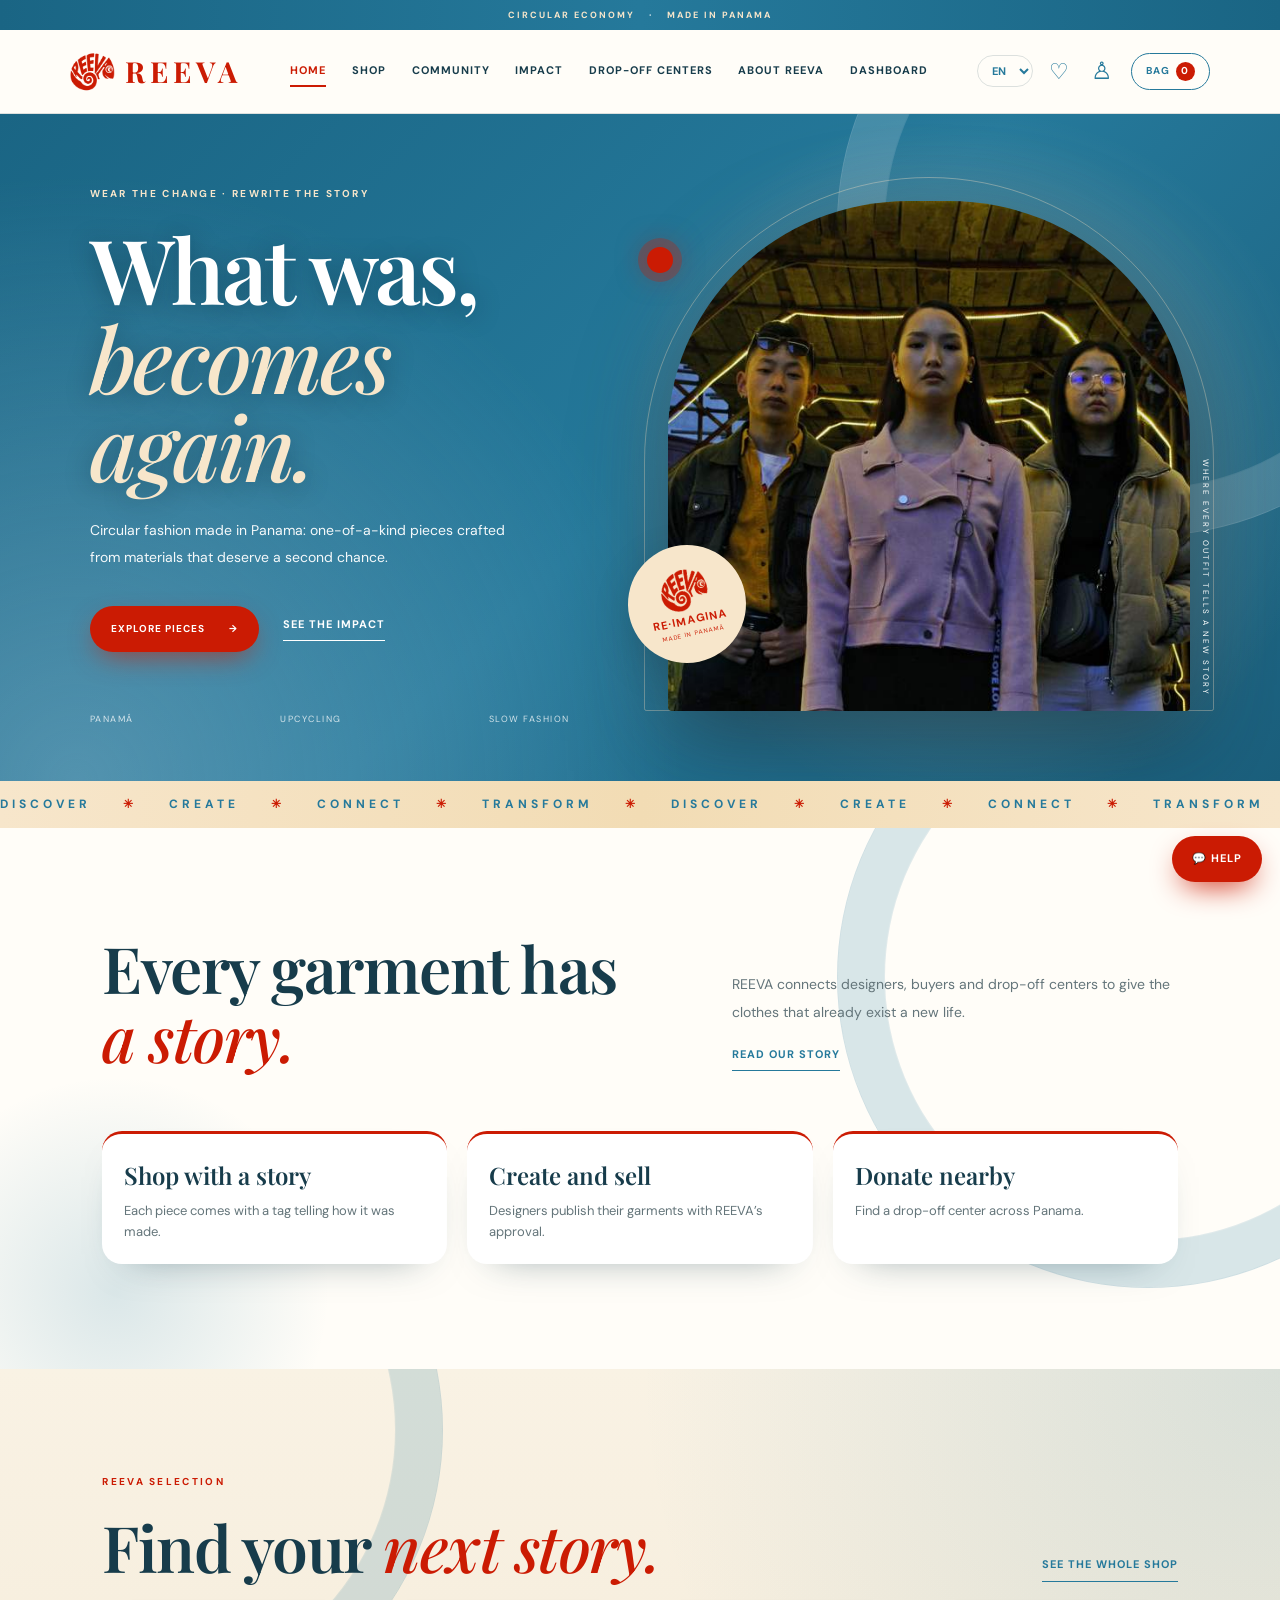
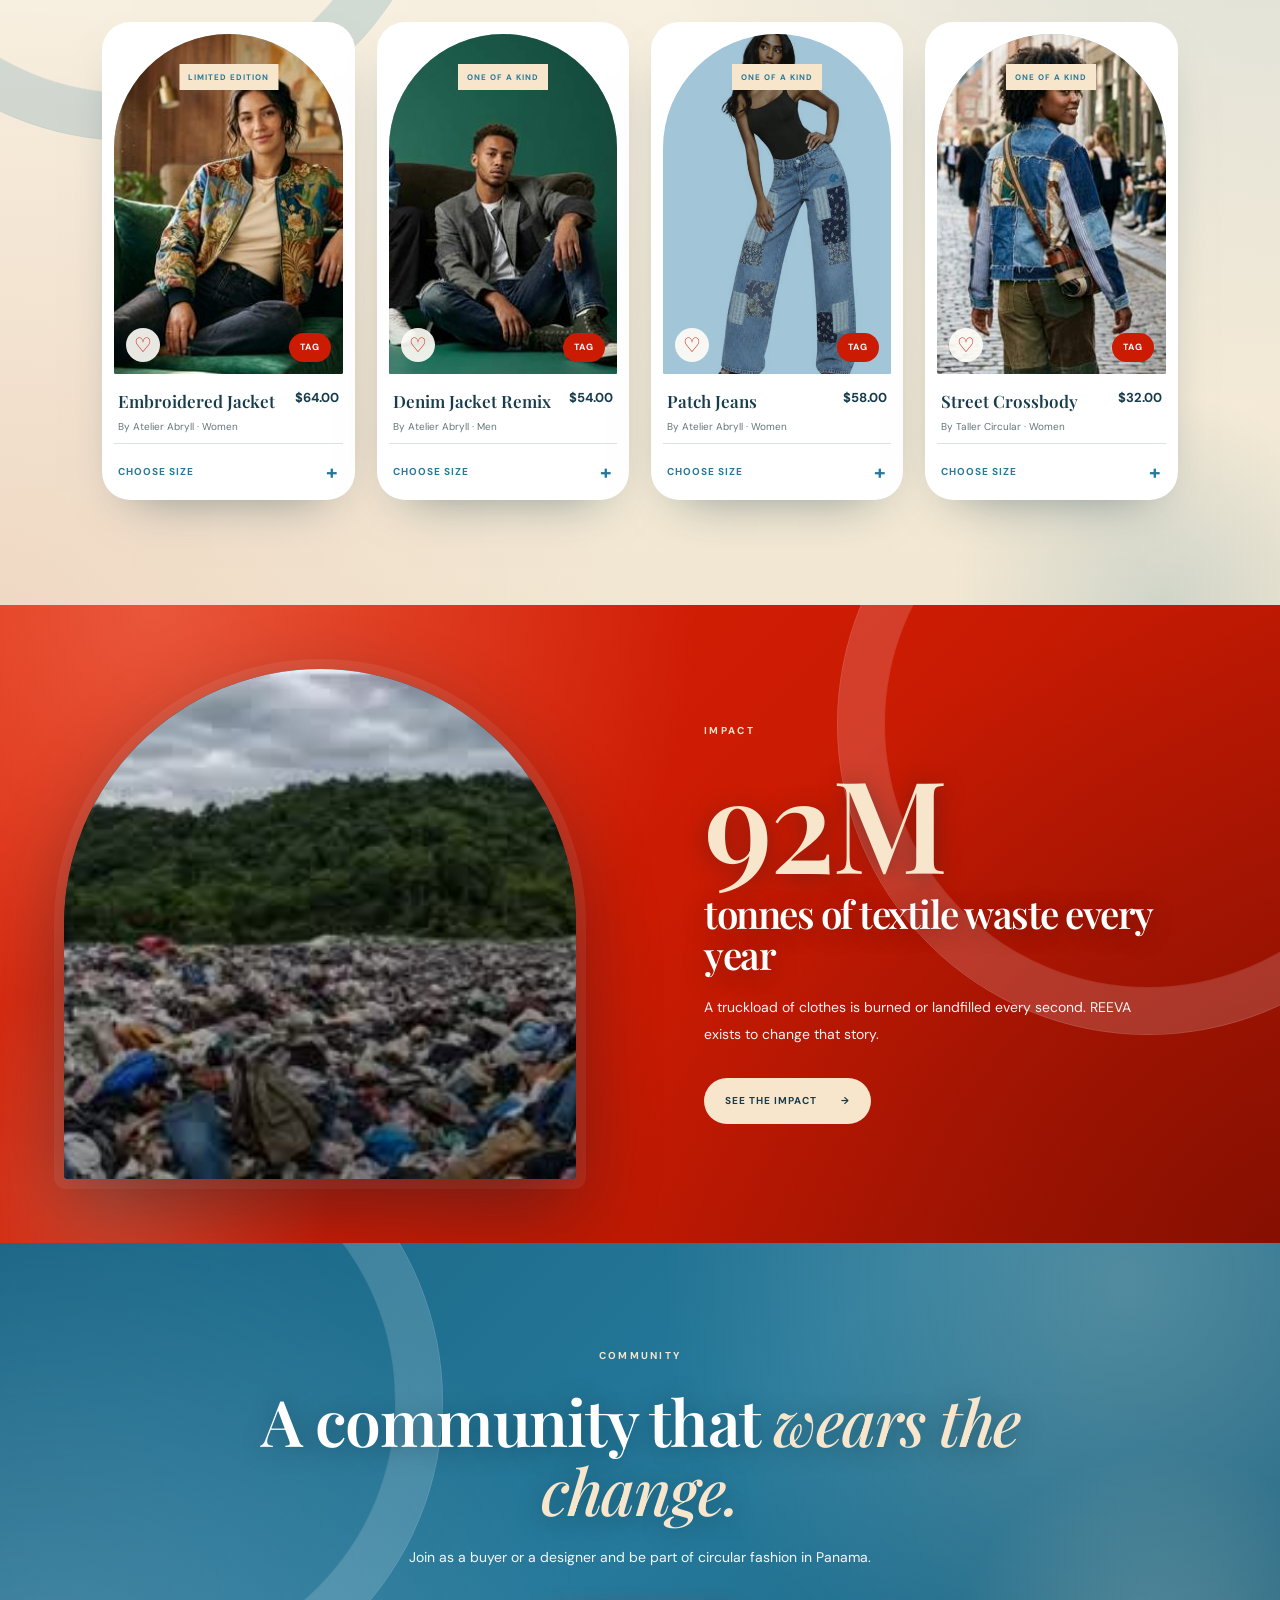
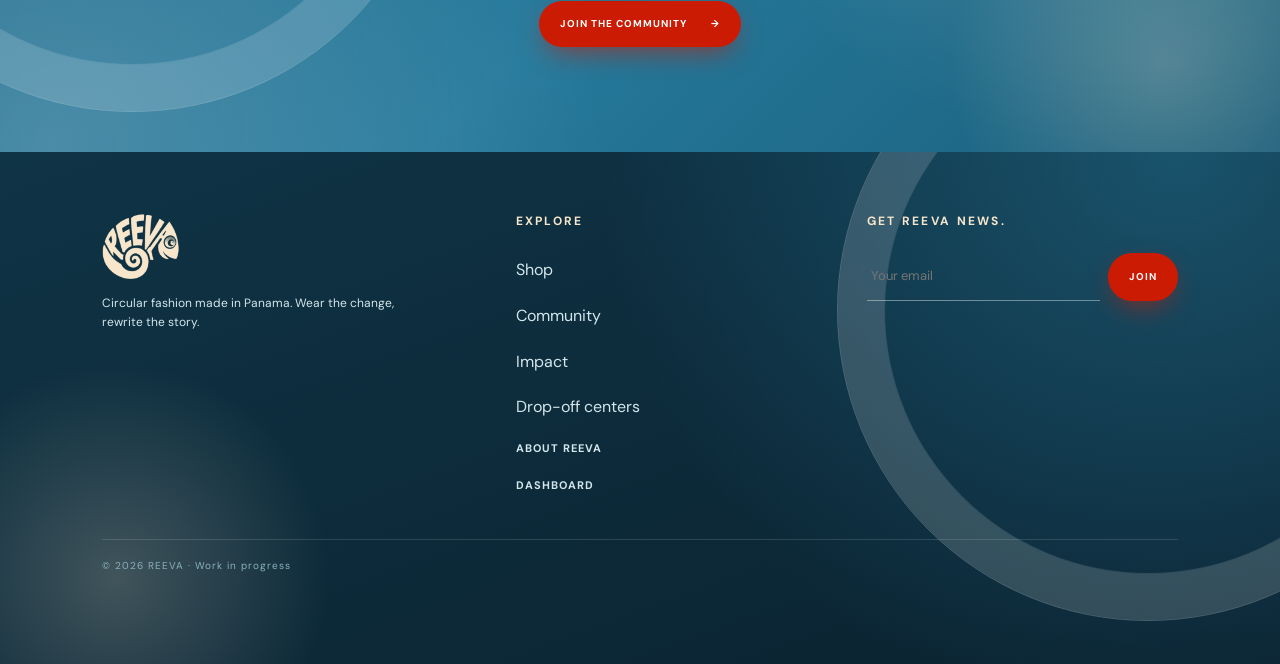
==== commit 11ba2cbb: "Cambios Finales" ====
--- a/index.html
+++ b/index.html
@@ -6,9 +6,9 @@
   <title>
    REEVA &mdash; Moda circular
   </title>
-  <link href="[data-uri]" rel="icon"/>
+  <link href="Assets/Img/favicon.png" rel="icon"/>
   <link href="https://fonts.googleapis.com/css2?family=DM+Sans:wght@400;500;600;700&amp;family=Playfair+Display:ital,wght@0,500;0,600;0,700;0,800;1,500;1,600&amp;display=swap" rel="stylesheet"/>
-  <link href="css/styles.css" rel="stylesheet"/>
+  <link href="Assets/Style/styles.css" rel="stylesheet"/>
  </head>
  <body>
   <div class="announce">
@@ -34,8 +34,11 @@
     </button>
     <button data-go="centros" data-i="n_cen">
     </button>
-    <button data-go="reeva" data-i="n_abo">
-    </button>
+    <a href="about.html" style="padding:6px 0;font-size:11px;letter-spacing:1px;text-transform:uppercase;font-weight:700;border-bottom:2px solid transparent" data-i="n_abo">
+    </a>
+    <a href="dashboard.html" style="padding:6px 0;font-size:11px;letter-spacing:1px;text-transform:uppercase;font-weight:700;border-bottom:2px solid transparent">
+     Dashboard
+    </a>
    </nav>
    <div class="hacts">
     <select aria-label="Language" id="lang">
@@ -612,86 +615,7 @@
      </div>
     </div>
    </section>
-   <section class="view" id="v-reeva">
-    <div class="sb bg-red">
-     <div class="ph">
-      <video data-v="team" loop="" muted="" playsinline="" preload="none">
-      </video>
-     </div>
-     <div class="tx">
-      <p class="eyebrow light" data-i="a_eb">
-      </p>
-      <h2>
-       <span data-i="a_t1">
-       </span>
-       <em data-i="a_t2">
-       </em>
-      </h2>
-      <p class="lead" data-i="a_p">
-      </p>
-     </div>
-    </div>
-    <div class="pad">
-     <div class="stag">
-      <div>
-       <p class="eyebrow" data-i="hs_eb">
-       </p>
-       <h2>
-        <span data-i="hs_t1">
-        </span>
-        <em data-i="hs_t2">
-        </em>
-       </h2>
-       <p class="lead" data-i="hs_p" style="margin-top:20px">
-       </p>
-      </div>
-      <img alt="Talento creativo, sostenibilidad, oportunidades" data-img="diagram" style="background:#fff"/>
-     </div>
-     <div class="story" id="story">
-     </div>
-     <div class="vals" id="vals">
-     </div>
-    </div>
-    <div class="pad bg-alt">
-     <div class="sh">
-      <div>
-       <p class="eyebrow" data-i="f_eb">
-       </p>
-       <h2>
-        <span data-i="f_t1">
-        </span>
-        <em data-i="f_t2">
-        </em>
-       </h2>
-      </div>
-     </div>
-     <div class="cg four" id="prof">
-     </div>
-     <p class="note" data-i="demoF">
-     </p>
-    </div>
-    <div class="pad on-d bg-blue">
-     <div class="intro">
-      <h2>
-       <span data-i="w_t1">
-       </span>
-       <em data-i="w_t2">
-       </em>
-      </h2>
-      <div>
-       <p class="lead" data-i="w_l">
-       </p>
-       <form class="nf fl" style="grid-template-columns:1fr auto;align-items:end">
-        <input aria-label="email" data-ph="w_ph" required="" style="color:#fff;border-color:#fff8" type="email"/>
-        <button class="button b-cream" data-i="w_b">
-        </button>
-       </form>
-       <p aria-live="polite" class="note ns" style="color:#fff">
-       </p>
-      </div>
-     </div>
-    </div>
-   </section>
+   
    <section class="view" id="v-taller">
     <div class="pad bg-alt">
      <p class="eyebrow" data-i="tl_eb">
@@ -746,6 +670,11 @@
     </button>
     <button class="fl" data-go="centros" data-i="n_cen">
     </button>
+    <a class="fl" href="about.html" data-i="n_abo">
+    </a>
+    <a class="fl" href="dashboard.html">
+     Dashboard
+    </a>
    </div>
    <div>
     <p class="eyebrow light" data-i="w_l">
@@ -833,7 +762,7 @@
     </button>
    </form>
   </div>
-  <script defer="True" src="js/script.js">
+  <script defer="True" src="Assets/js/script.js">
   </script>
  </body>
 </html>
--- a/Assets/Style/styles.css
+++ b/Assets/Style/styles.css
@@ -0,0 +1,98 @@
+:root{--blue:#25799B;--cream:#F7E6CB;--red:#CB1B03;--sky:#A2C5D8;--ink:#173C4B;--paper:#fffdf8;--alt:#f7f4ed;--muted:#64757a;--line:rgba(23,60,75,.15);--lnk:#25799B;--serif:'Playfair Display',Georgia,serif;--sans:'DM Sans',Arial,sans-serif;box-sizing:border-box;padding-top:env(safe-area-inset-top,0px);padding-bottom:env(safe-area-inset-bottom,0px);color-scheme:light}
+@media(prefers-color-scheme:dark){:root:not([data-theme="light"]){--paper:#0f2530;--alt:#132d3a;--ink:#f7e6cb;--muted:#a9c0c9;--line:rgba(247,230,203,.18);--lnk:#8fcbe4;color-scheme:dark}}
+:root[data-theme="dark"]{--paper:#0f2530;--alt:#132d3a;--ink:#f7e6cb;--muted:#a9c0c9;--line:rgba(247,230,203,.18);--lnk:#8fcbe4;color-scheme:dark}
+html{scroll-padding-top:env(safe-area-inset-top,0px);scroll-behavior:smooth}*{box-sizing:border-box}
+body{margin:0;background:var(--paper);color:var(--ink);font:16px/1.6 var(--sans)}
+body::before{content:"";position:fixed;inset:0 0 auto;height:env(safe-area-inset-top,0px);background:var(--blue);z-index:60}
+button,input,select,textarea{font:inherit;color:inherit}button{cursor:pointer}a{color:inherit;text-decoration:none}img,video{max-width:100%;display:block}h1,h2,h3,p{margin-top:0}
+.announce{min-height:30px;background:var(--blue);color:#fff;display:flex;align-items:center;justify-content:center;gap:14px;font-size:9px;letter-spacing:2px;font-weight:700;text-align:center;padding:4px 10px}.announce span{color:var(--cream)}
+.header{height:84px;display:flex;align-items:center;justify-content:space-between;padding:0 5.5%;background:color-mix(in srgb,var(--paper) 95%,transparent);position:sticky;top:env(safe-area-inset-top,0px);z-index:50;border-bottom:1px solid var(--line);backdrop-filter:blur(14px)}
+.brand{display:flex;align-items:center;gap:10px;background:none;border:0;padding:0;font-size:29px;line-height:1;font-weight:700;letter-spacing:5px;color:var(--red);font-family:var(--serif)}.brand img{height:40px;width:auto}
+.nav{display:flex;gap:clamp(12px,2vw,32px)}.nav button,.foot a{background:none;border:0;padding:6px 0;font-size:11px;letter-spacing:1px;text-transform:uppercase;font-weight:700;transition:.2s;border-bottom:2px solid transparent}.nav button:hover{color:var(--red)}.nav button.on{color:var(--red);border-color:var(--red)}
+.hacts{display:flex;align-items:center;gap:12px}.icon-btn{border:0;background:none;color:var(--lnk);font-size:24px}.hacts select{border:1px solid var(--line);background:transparent;border-radius:30px;padding:7px 10px;font-size:11px;font-weight:700;color:var(--lnk)}.cart-button{white-space:nowrap;display:inline-flex;align-items:center;border:1px solid var(--lnk);border-radius:30px;padding:8px 14px;font-size:10px;letter-spacing:1px;text-transform:uppercase;background:none;color:var(--lnk);font-weight:700}.cart-button #cnt{display:inline-grid;place-items:center;background:var(--red);color:#fff;border-radius:50%;width:19px;height:19px;margin-left:6px}#menu{display:none;border:0;background:none;font-size:24px;color:var(--lnk)}
+.view{display:none}.view.on{display:block;animation:in .5s ease}@keyframes in{from{opacity:0;transform:translateY(12px)}}
+.pad{padding:105px 8%}.eyebrow{font-size:10px;letter-spacing:2.3px;font-weight:700;color:var(--red);margin:0 0 22px;text-transform:uppercase}.eyebrow.light{color:var(--cream)}
+h1,h2,h3{font-family:var(--serif);font-weight:600}h2{font-size:clamp(2.4rem,5vw,4.5rem);line-height:1.08;letter-spacing:-1.5px;margin:0}h2 em,h1 em{color:var(--red);font-weight:500}.on-d h2 em,.on-d h1 em{color:var(--cream)}
+.lead{color:var(--muted);font-size:14px;line-height:1.95}.button{display:inline-flex;align-items:center;justify-content:center;gap:24px;padding:15px 21px;border:0;border-radius:40px;font-size:10px;font-weight:700;letter-spacing:1px;text-transform:uppercase;transition:.25s}.button:hover{transform:translateY(-3px);box-shadow:0 10px 25px #122c3a33}.b-red{background:var(--red);color:#fff}.b-cream{background:var(--cream);color:#173C4B}.b-blue{background:var(--blue);color:#fff}.b-line{border:1px solid currentColor;background:none}
+.text-link{display:inline-flex;gap:18px;color:var(--lnk);font-size:11px;font-weight:700;letter-spacing:1px;text-transform:uppercase;border:0;border-bottom:1px solid currentColor;padding:0 0 7px;background:none}.on-d .text-link{color:#fff}
+.row{display:flex;gap:24px;align-items:center;flex-wrap:wrap}.on-d{color:#fff}.on-d .lead{color:rgba(255,255,255,.82)}.bg-blue{background:var(--blue)}.bg-red{background:var(--red)}.bg-alt{background:var(--alt)}
+.hero{min-height:650px;display:grid;grid-template-columns:1fr 1fr;position:relative;overflow:hidden;padding:72px 7% 55px;gap:5%;align-items:center}.hero h1{font-size:clamp(3.4rem,7vw,6.6rem);line-height:.99;letter-spacing:-3px;margin:0 0 27px;font-weight:600}.hero .lead{max-width:430px;margin-bottom:34px}.hf{display:flex;justify-content:space-between;max-width:480px;margin-top:60px;color:rgba(255,255,255,.6);font-size:9px;letter-spacing:1.5px}
+.hv{height:510px;position:relative;z-index:2}.hv>img{width:100%;height:100%;object-fit:cover;object-position:center 30%;border-radius:46% 46% 4px 4px;box-shadow:0 25px 80px #12384a55}.sticker{position:absolute;left:-40px;bottom:48px;width:118px;height:118px;background:var(--cream);border-radius:50%;color:var(--red);display:flex;flex-direction:column;justify-content:center;align-items:center;transform:rotate(-12deg);box-shadow:0 12px 35px #143c4b44}.sticker img{height:44px;width:auto}.sticker strong{font-size:11px;letter-spacing:1px}.sticker small{font-size:6px;letter-spacing:1px}.cap{position:absolute;right:-22px;bottom:15px;writing-mode:vertical-rl;font-size:8px;letter-spacing:2px;color:#fff}.orbit{position:absolute;width:560px;height:560px;border:1px solid #ffffff22;border-radius:50%;left:34%;top:-26%;pointer-events:none}
+.ticker{overflow:hidden;background:var(--cream);color:#25799B;white-space:nowrap;padding:14px 0;font-size:12px;font-weight:700;letter-spacing:4px}.ticker div{min-width:max-content;animation:mq 28s linear infinite}.ticker b{color:var(--red);margin:0 25px}@keyframes mq{to{transform:translateX(-35%)}}
+.intro{display:grid;grid-template-columns:1.1fr .9fr;gap:8%;align-items:end}.pil{display:grid;grid-template-columns:repeat(3,1fr);gap:20px;margin-top:60px}.pil div{border-top:2px solid var(--red);padding-top:16px}.pil h3{font-size:24px;margin:0 0 6px}.pil p{font-size:13px;color:var(--muted);margin:0}
+.sh{display:flex;justify-content:space-between;align-items:end;gap:30px;margin-bottom:40px;flex-wrap:wrap}.tools{display:flex;justify-content:space-between;align-items:center;margin-bottom:14px;gap:16px;flex-wrap:wrap}.filters{display:flex;gap:8px;flex-wrap:wrap;align-items:center}.lbl{font-size:10px;letter-spacing:1.5px;color:var(--muted);text-transform:uppercase;font-weight:700;min-width:46px}.filter{border:1px solid var(--line);background:transparent;border-radius:25px;padding:9px 17px;font-size:10px;letter-spacing:1px;text-transform:uppercase;color:var(--lnk)}.filter.on,.filter:hover{background:var(--blue);color:#fff;border-color:var(--blue)}.tools select{border:0;background:transparent;color:var(--lnk);font-weight:700;padding:8px}
+input[type=search],input[type=text],input[type=email],input[type=password],input[type=number],select.f,textarea{width:100%;padding:13px 4px;border:0;border-bottom:1px solid var(--lnk);background:transparent;outline:0;font-size:13px}textarea{min-height:90px;border:1px solid var(--line);padding:10px}input[type=file]{font-size:12px}
+.grid{display:grid;grid-template-columns:repeat(4,1fr);gap:22px}.pc{min-width:0}.pi{height:340px;position:relative;background:var(--sky);overflow:hidden}.pi img{width:100%;height:100%;object-fit:cover;transition:transform .7s cubic-bezier(.2,.7,.2,1)}.pi img.cut{mix-blend-mode:multiply;transform:scale(1.15)}.pc:hover .pi img{transform:scale(1.07)}.pc:hover .pi img.cut{transform:scale(1.22)}.ptag{position:absolute;left:12px;top:12px;background:var(--cream);color:#25799B;font-size:8px;letter-spacing:1px;padding:7px 9px;font-weight:700}.fav{position:absolute;right:12px;top:10px;border:0;border-radius:50%;background:#fffdf8e8;color:var(--red);font-size:20px;width:34px;height:34px}.fav.on{background:var(--red);color:#fff}.tgb{position:absolute;right:12px;bottom:12px;border:0;background:var(--red);color:#fff;font-size:9px;font-weight:700;letter-spacing:1px;padding:7px 11px;border-radius:20px;text-transform:uppercase}
+.pm{display:flex;justify-content:space-between;gap:8px;padding:14px 0 8px}.pm h3{font-size:17px;margin:0 0 4px}.pm p{font-size:10px;color:var(--muted);margin:0}.pm strong{font-size:13px}.add{width:100%;display:flex;justify-content:space-between;align-items:center;background:transparent;border:0;border-top:1px solid var(--line);padding:11px 0;color:var(--lnk);font-size:10px;text-transform:uppercase;letter-spacing:1px;font-weight:700}.add span{font-size:20px}.note{font-size:11px;color:var(--muted);line-height:1.6;margin-top:18px}
+.sb{display:grid;grid-template-columns:1fr 1fr;color:#fff;min-height:510px}.sb>.ph{min-height:510px;position:relative;overflow:hidden;background:#102f3b}.sb>.ph img,.sb>.ph video{position:absolute;inset:0;width:100%;height:100%;object-fit:cover}.sb .tx{padding:75px 10%;align-self:center}.sb h2{font-size:clamp(2.8rem,5vw,4.8rem);margin-bottom:22px}.sb h2 em{color:var(--cream)}.sb .text-link{color:#fff}.sb .lead{max-width:440px;margin-bottom:30px;color:#ffe9df}.sb.blue .lead{color:#d3e6eb}
+.big{font:600 clamp(4rem,10vw,8rem)/.95 var(--serif);color:var(--cream);letter-spacing:-3px}
+.stag{display:grid;grid-template-columns:1fr .8fr;gap:12%;align-items:center}.ck{list-style:none;padding:0;margin:25px 0}.ck li{padding:12px 0;border-bottom:1px solid var(--line);font-size:12px;color:var(--lnk)}.ck li:before{content:'✳';color:var(--red);margin-right:12px}
+.tagc{background:var(--cream);padding:27px;max-width:360px;width:100%;margin:auto;box-shadow:14px 14px 0 var(--sky);transform:rotate(2deg);color:#25799B;position:relative}.tagc .t1{display:flex;justify-content:space-between;font-size:8px;letter-spacing:1.3px}.tagc img.lg{height:92px;width:auto;margin:24px 0 14px}.tagc h3{font-size:30px;line-height:1.05;margin:0 0 12px}.tagc p{font-size:12px;color:#536d75;margin:0}.tagc small{display:block;margin-top:24px;font-size:8px;letter-spacing:1.3px}
+.tagimg{max-width:420px;margin:auto;border-radius:8px;box-shadow:14px 14px 0 var(--sky)}
+.cg{display:grid;grid-template-columns:repeat(3,1fr);gap:20px}.cc{position:relative;height:440px;overflow:hidden;background:var(--sky)}.cc img,.cc video{width:100%;height:100%;object-fit:cover;transition:transform .6s}.cc:hover img{transform:scale(1.05)}.cc:after{content:'';position:absolute;inset:35% 0 0;background:linear-gradient(transparent,#102f3bd9)}.cc>div{position:absolute;bottom:22px;left:22px;right:22px;z-index:2;color:#fff}.cc span{font-size:8px;letter-spacing:2px;color:var(--cream);text-transform:uppercase}.cc h3{font-size:25px;margin:6px 0}.cc p{font-size:11px;color:#ffffffd9;margin:0}.cg.four{grid-template-columns:repeat(4,1fr)}.cg.four .cc{height:400px}
+.proc{display:grid;grid-template-columns:.9fr 1.1fr;gap:12%}.pl article{display:grid;grid-template-columns:45px 1fr;gap:20px;padding:22px 0;border-bottom:1px solid #ffffff35}.pl article:first-child{border-top:1px solid #ffffff35}.pl article>span{font-size:10px;color:var(--cream);padding-top:7px}.pl h3{font-size:26px;margin:0 0 5px}.pl p{font-size:12px;color:#d3e6eb;margin:0;max-width:400px}
+.facts{display:grid;grid-template-columns:repeat(4,1fr);gap:20px;margin-top:44px}.fc{background:var(--alt);padding:26px;border-top:3px solid var(--red)}.fc strong{display:block;font:600 44px/1 var(--serif);color:var(--red);margin-bottom:12px}.fc h3{font-size:19px;margin:0 0 8px}.fc p{font-size:12px;color:var(--muted);margin:0}
+.vh{position:relative;min-height:620px;display:flex;align-items:flex-end;overflow:hidden;background:#102f3b;color:#fff}.vh video{position:absolute;inset:0;width:100%;height:100%;object-fit:cover}.vh:after{content:'';position:absolute;inset:0;background:linear-gradient(0deg,#0a2330ee,#0a233055 60%,#0a233099)}.vh>div{position:relative;z-index:2;padding:0 8% 70px;max-width:900px}
+.two{display:grid;grid-template-columns:1fr 1fr;gap:6%;align-items:center}.two .m{height:480px;overflow:hidden;background:var(--sky)}.two .m img,.two .m video{width:100%;height:100%;object-fit:cover}
+.reels{display:flex;gap:16px;overflow-x:auto;scroll-snap-type:x mandatory;padding:6px 2px 16px}.reel{position:relative;flex:0 0 min(250px,72vw);aspect-ratio:9/16;overflow:hidden;scroll-snap-align:start;background:var(--sky);border-radius:4px}.reel img,.reel video{width:100%;height:100%;object-fit:cover}.reel:after{content:"";position:absolute;inset:0;background:linear-gradient(0deg,rgba(0,0,0,.8),transparent 55%);pointer-events:none}.reel .tx{position:absolute;left:14px;right:58px;bottom:14px;color:#fff;z-index:1;font-size:12px}.reel .tx b{display:block;font:600 17px var(--serif)}.reel .sd{position:absolute;right:10px;bottom:14px;z-index:2;display:grid;gap:8px}.reel .sd button{width:40px;height:40px;border-radius:50%;border:0;background:rgba(255,253,248,.92);color:#173C4B;font-size:16px}.reel .sd .l.on{background:var(--red);color:#fff}.reel .who{position:absolute;left:12px;top:12px;z-index:2;background:rgba(0,0,0,.5);color:#fff;padding:4px 12px;font-size:10px;letter-spacing:1px;border-radius:20px}
+.cp{display:grid;grid-template-columns:1.1fr .9fr;background:var(--paper);border:1px solid var(--line);min-height:430px}.map{background:radial-gradient(circle at 50% 45%,#dcecf0,#b5d2d9 65%,#8cb9c8);padding:12px;display:grid;place-items:center}.map svg{width:100%;height:auto;display:block}.land{fill:#F7E6CB;stroke:#25799B;stroke-width:2;stroke-linejoin:round;filter:drop-shadow(0 10px 10px #28596a44)}.pin{cursor:pointer;fill:#CB1B03;stroke:#fff;stroke-width:3;transition:.2s;transform-box:fill-box;transform-origin:center}.pin:hover,.pin.on{transform:scale(1.5);fill:#25799B}
+.ci{padding:34px 36px}.list{display:grid;gap:10px;max-height:400px;overflow:auto;margin-top:16px}.it{border:1px solid var(--line);padding:12px 14px;text-align:left}.it.on{border-color:var(--red);box-shadow:0 0 0 1px var(--red) inset}.it b{display:block;font:600 17px var(--serif)}.it span{font-size:11px;color:var(--muted)}.it .row{gap:8px;margin-top:8px}
+.vals{display:flex;flex-wrap:wrap;gap:10px;margin-top:28px}.vals span{border:1px solid var(--lnk);color:var(--lnk);border-radius:25px;padding:8px 18px;font-size:10px;letter-spacing:1px;text-transform:uppercase;font-weight:700}.story{display:grid;grid-template-columns:repeat(4,1fr);gap:20px;margin-top:44px}.story div{border-top:2px solid var(--red);padding-top:14px}.story span{font:600 34px var(--serif);color:var(--red)}.story h3{font-size:22px;margin:4px 0 6px}.story p{font-size:12px;color:var(--muted);margin:0}.cc ul{margin:8px 0 0;padding-left:16px;font-size:11px;color:#ffffffd9}
+.foot{background:#102f3b;color:#d3e6eb;padding:60px 8% 90px;display:grid;grid-template-columns:1.2fr 1fr 1fr;gap:40px}.foot img{height:70px;width:auto;margin-bottom:12px}.foot a,.foot button.fl{display:block;padding:4px 0;color:#d3e6eb;background:none;border:0;text-align:left}.foot p{font-size:12px;max-width:320px}.foot form{display:flex;gap:8px}.foot input{border-color:#ffffff66;color:#fff}.foot .copy{grid-column:1/-1;font-size:10px;letter-spacing:1px;color:#8ab0bd;border-top:1px solid #ffffff22;padding-top:18px}
+.ov{position:fixed;inset:0;background:rgba(10,30,40,.55);opacity:0;pointer-events:none;transition:.3s;z-index:70}.ov.on{opacity:1;pointer-events:auto}aside{position:fixed;top:0;right:0;height:100%;width:min(420px,100%);background:var(--paper);z-index:80;padding:calc(22px + env(safe-area-inset-top,0px)) 24px 20px;transform:translateX(105%);transition:.35s;overflow:auto}aside.on{transform:none}
+.ph2{display:flex;justify-content:space-between;align-items:center;margin-bottom:14px}.ph2 button{background:none;border:0;font-size:30px}.cr{display:flex;gap:10px;align-items:center;justify-content:space-between;padding:10px 0;border-bottom:1px solid var(--line);font-size:13px}.cr button{background:none;border:0;color:var(--red);text-decoration:underline}
+.modal{position:fixed;left:50%;top:50%;transform:translate(-50%,-46%);width:min(480px,92vw);max-height:88vh;overflow:auto;background:var(--paper);padding:24px;z-index:90;opacity:0;pointer-events:none;transition:.25s}.modal.on{opacity:1;pointer-events:auto;transform:translate(-50%,-50%)}
+.opt{display:flex;gap:12px;align-items:center;width:100%;text-align:left;background:transparent;border:1px solid var(--line);padding:14px;margin-top:10px}.opt.on{border-color:var(--red);box-shadow:0 0 0 1px var(--red) inset}.opt b{font-size:24px}.opt small{display:block;color:var(--muted)}.fl{display:grid;gap:12px;margin-top:12px}
+#ai{position:fixed;right:18px;bottom:calc(18px + env(safe-area-inset-bottom,0px));z-index:55;border:0;border-radius:40px;background:var(--red);color:#fff;font-size:11px;letter-spacing:1px;text-transform:uppercase;font-weight:700;padding:14px 20px;box-shadow:0 12px 30px -10px var(--red)}
+#aiP{position:fixed;right:18px;bottom:calc(76px + env(safe-area-inset-bottom,0px));width:min(380px,calc(100vw - 36px));height:min(520px,70vh);background:var(--paper);border:1px solid var(--line);z-index:56;display:none;flex-direction:column;box-shadow:0 20px 60px -20px #0008}#aiP.on{display:flex}#aiP .hd{padding:14px 16px;background:var(--blue);color:#fff;display:flex;justify-content:space-between;align-items:center;font:600 18px var(--serif)}#aiM{flex:1;overflow:auto;padding:14px;display:grid;gap:8px;align-content:start}.msg{padding:9px 13px;max-width:88%;white-space:pre-wrap;word-break:break-word;font-size:14px}.msg.u{background:var(--blue);color:#fff;justify-self:end}.msg.a{background:var(--alt);border:1px solid var(--line)}.msg a{color:var(--red);font-weight:700;text-decoration:underline}#aiP form{display:flex;gap:8px;padding:10px;border-top:1px solid var(--line)}#aiC{display:flex;gap:6px;flex-wrap:wrap;padding:0 14px 8px}
+@media(max-width:1000px){.nav{display:none;position:absolute;top:100%;left:0;right:0;flex-direction:column;background:var(--paper);padding:14px 5.5%;border-bottom:1px solid var(--line)}.nav.open{display:flex}#menu{display:block}.grid,.cg.four,.facts,.story{grid-template-columns:repeat(2,1fr)}.hero,.intro,.stag,.proc,.two,.cp,.foot{grid-template-columns:1fr}.hv{height:420px;order:-1}.sticker{left:8px}.cg{grid-template-columns:1fr 1fr}.sb{grid-template-columns:1fr}.sb>.ph{min-height:340px}.pil{grid-template-columns:1fr}}
+@media(max-width:600px){#ai{padding:14px 16px}#ai span{display:none}.pad{padding:70px 6%}.grid{gap:14px}.pi{height:230px}.cg,.cg.four,.facts,.story{grid-template-columns:1fr}.hero{padding:50px 6%}.brand{font-size:22px;letter-spacing:3px}.brand img{height:32px}.cp .ci{padding:20px}}
+@media(prefers-reduced-motion:reduce){*{animation:none!important;transition:none!important}html{scroll-behavior:auto}}
+
+/* ===== v4: sistema visual derivado del hero (degradados, luz, formas geométricas) ===== */
+:root{--card:#fff}
+@media(prefers-color-scheme:dark){:root:not([data-theme="light"]){--card:#17313f}:root:not([data-theme="light"]) .bg-alt{background:radial-gradient(circle at 100% 0%,rgba(37,121,155,.3),transparent 45%),linear-gradient(180deg,#143040,#0f2530)}}
+:root[data-theme="dark"]{--card:#17313f}:root[data-theme="dark"] .bg-alt{background:radial-gradient(circle at 100% 0%,rgba(37,121,155,.3),transparent 45%),linear-gradient(180deg,#143040,#0f2530)}
+.announce{background:linear-gradient(90deg,#1a6584,#25799B 50%,#1a6584)}
+.bg-blue{background:radial-gradient(circle at 88% 8%,rgba(247,230,203,.22),transparent 38%),radial-gradient(circle at 4% 98%,rgba(162,197,216,.32),transparent 42%),linear-gradient(135deg,#1a6584,#25799B 52%,#1b5f7c)}
+.bg-red{background:radial-gradient(circle at 12% 0%,rgba(255,160,130,.42),transparent 42%),radial-gradient(circle at 100% 100%,rgba(90,8,0,.4),transparent 45%),linear-gradient(135deg,#dc2307,#CB1B03 50%,#a21402)}
+.bg-alt{background:radial-gradient(circle at 100% 0%,rgba(37,121,155,.15),transparent 42%),radial-gradient(circle at 0% 100%,rgba(203,27,3,.07),transparent 40%),linear-gradient(180deg,#f9f2e4,#f2e7d2)}
+.hero.bg-blue{background:radial-gradient(circle at 76% 52%,rgba(247,230,203,.3),transparent 34%),radial-gradient(circle at 6% 100%,rgba(162,197,216,.38),transparent 44%),linear-gradient(135deg,#1a6584,#25799B 52%,#1b5f7c)}
+.pad,.sb,.foot,.hero{position:relative;overflow:hidden;isolation:isolate}
+.pad::before,.sb::before,.foot::before,.hero::before{content:"";position:absolute;z-index:-1;width:min(620px,90vw);aspect-ratio:1;border-radius:50%;border:1px solid rgba(37,121,155,.22);right:-14%;top:-30%;box-shadow:inset 0 0 0 46px rgba(37,121,155,.04),inset 0 0 0 47px rgba(37,121,155,.14);pointer-events:none}
+.pad::after,.sb::after,.foot::after{content:"";position:absolute;z-index:-1;width:min(460px,70vw);aspect-ratio:1;border-radius:50%;left:-9%;bottom:-28%;background:radial-gradient(circle,rgba(37,121,155,.17),transparent 66%);pointer-events:none}
+.view .pad:nth-child(even)::before{right:auto;left:-14%}.view .pad:nth-child(even)::after{left:auto;right:-9%}
+.bg-blue::before,.bg-red::before,.foot::before,.hero::before{border-color:rgba(255,255,255,.24);box-shadow:inset 0 0 0 46px rgba(255,255,255,.03),inset 0 0 0 47px rgba(255,255,255,.13)}
+.bg-blue::after,.bg-red::after,.foot::after{background:radial-gradient(circle,rgba(247,230,203,.22),transparent 66%)}
+.orbit{display:none}
+.foot{background:radial-gradient(circle at 92% 0%,rgba(37,121,155,.5),transparent 45%),linear-gradient(160deg,#0f3446,#0b2230)}
+.ticker{background:linear-gradient(90deg,#F7E6CB,#f2dcb4 50%,#F7E6CB)}
+.hv::before{content:"";position:absolute;inset:-24px -24px 0;border:1px solid rgba(247,230,203,.4);border-radius:999px 999px 8px 8px;z-index:-1}
+.hv::after{content:"";position:absolute;width:26px;height:26px;border-radius:50%;background:var(--red);top:9%;left:-4%;box-shadow:0 0 0 9px rgba(203,27,3,.28),0 0 30px rgba(203,27,3,.6)}
+.hv>img{box-shadow:0 30px 90px rgba(8,30,42,.55),0 0 90px rgba(247,230,203,.2)}
+.sb>.ph{margin:clamp(24px,5vw,64px);border-radius:999px 999px 16px 16px;box-shadow:0 30px 80px rgba(8,30,42,.45),0 0 0 10px rgba(255,255,255,.08)}
+.two .m{border-radius:999px 999px 16px 16px;box-shadow:0 24px 60px -28px rgba(8,30,42,.6)}
+.pi{border-radius:999px 999px 12px 12px}.cc{border-radius:999px 999px 18px 18px}.cg.four .cc{border-radius:999px 999px 18px 18px}
+.cc:after{inset:18% 0 0;background:linear-gradient(transparent,rgba(8,28,38,.94))}.cc>div{text-shadow:0 2px 12px rgba(0,0,0,.6);text-align:center;bottom:26px}.cc ul{text-align:left}
+.reel:after{background:linear-gradient(0deg,rgba(0,0,0,.88),transparent 62%)}.reel{border-radius:999px 999px 18px 18px}.reel .who{top:28px}
+.vh:after{background:linear-gradient(0deg,#08202cf2,#08202c88 62%,#08202ca6)}
+.pc{background:var(--card);padding:12px 12px 0;border-radius:28px;box-shadow:0 22px 50px -30px rgba(23,60,75,.6);transition:.3s}.pc:hover{transform:translateY(-6px)}.pm{padding:14px 4px 8px}.add{padding:12px 4px}
+.fc,.pil div,.story div{background:var(--card);border-radius:20px;box-shadow:0 18px 40px -28px rgba(23,60,75,.55)}.pil div,.story div{padding:22px;border-top:3px solid var(--red)}.fc{background:linear-gradient(160deg,var(--card),var(--alt))}
+.pl article,.pl article:first-child{background:rgba(255,255,255,.08);border:1px solid rgba(255,255,255,.22);border-radius:18px;padding:20px 22px;margin-bottom:12px;backdrop-filter:blur(6px)}.pl p{color:#e9f4f7}
+.it{background:var(--card);border-radius:16px}.cp{border-radius:26px;overflow:hidden;box-shadow:0 24px 60px -34px rgba(23,60,75,.6)}.tagimg{border-radius:26px}
+.on-d .lead,.sb .lead{color:rgba(255,255,255,.95)}.hf{color:rgba(255,255,255,.78)}
+.on-d h1,.on-d h2,.sb h2,.vh h2,.big{text-shadow:0 3px 24px rgba(6,28,40,.35)}
+.btn-glow,.b-red{box-shadow:0 10px 28px -8px rgba(203,27,3,.7)}
+.ptag{left:50%;transform:translateX(-50%);top:30px;white-space:nowrap}.fav{top:auto;right:auto;bottom:12px;left:12px}
+.reel .who{top:46px;left:50%;transform:translateX(-50%);white-space:nowrap}
+.hbtn{position:relative;border:0;background:none;color:var(--lnk);font-size:22px;padding:0 4px}.hbtn b{position:absolute;top:-6px;right:-4px;background:var(--red);color:#fff;font-size:9px;border-radius:50%;min-width:16px;height:16px;display:grid;place-items:center}.hbtn b[hidden]{display:none}
+.dt img{width:100%;height:250px;object-fit:cover;border-radius:16px;background:var(--sky)}.dt img.cut{mix-blend-mode:multiply}
+.szs{display:flex;gap:8px;flex-wrap:wrap;margin:10px 0}.sz{min-width:54px;padding:10px 14px;border:1px solid var(--line);background:var(--card);border-radius:12px;font-weight:700;font-size:13px;color:var(--ink)}.sz.on{background:var(--ink);color:var(--paper);border-color:var(--ink)}.sz[disabled]{opacity:.4;text-decoration:line-through;cursor:not-allowed}
+.qty{display:inline-flex;align-items:center;border:1px solid var(--line);border-radius:30px}.qty button{width:38px;height:38px;border:0;background:none;font-size:18px}.qty span{min-width:28px;text-align:center;font-weight:700}.stk2{font-size:12px;color:var(--muted);margin:0}.stk2.low{color:var(--red);font-weight:700}
+.av{width:64px;height:64px;flex:none;border-radius:50%;background:linear-gradient(135deg,#dc2307,#a21402);color:#fff;display:grid;place-items:center;font:600 28px var(--serif);box-shadow:0 0 0 4px rgba(255,255,255,.25)}
+.pcard{display:flex;gap:14px;align-items:center;background:linear-gradient(135deg,#25799B,#1b5a74);color:#fff;border-radius:20px;padding:18px;margin-bottom:6px}.pcard small{color:#d3e6eb}
+.menu button,.menu a{display:flex;justify-content:space-between;align-items:center;width:100%;padding:14px 4px;background:none;border:0;border-bottom:1px solid var(--line);text-align:left;font-size:14px}.menu small{color:var(--muted)}.menu button:hover{color:var(--red)}
+.badge{display:inline-block;font-size:9px;letter-spacing:1px;text-transform:uppercase;font-weight:700;background:var(--cream);color:#173C4B;border-radius:20px;padding:3px 10px;margin-top:4px}
+.fi{display:flex;gap:12px;align-items:center;padding:12px 0;border-bottom:1px solid var(--line)}.fi img{width:64px;height:78px;object-fit:cover;border-radius:12px;background:var(--sky)}.fi>div{flex:1;min-width:0}.fi b{font:600 16px var(--serif);display:block}.tgl{display:flex;gap:8px;flex-wrap:wrap}
+.tst{display:grid;grid-template-columns:repeat(6,1fr);gap:6px}.tst input{padding:10px 2px;text-align:center}
+@media(max-width:600px){.hbtn{font-size:20px}.header{padding:0 4%;gap:6px}.brand{font-size:19px;letter-spacing:2px;gap:6px}.brand img{height:28px}.hacts{gap:6px}.hacts select{padding:6px 4px}.cart-button{padding:7px 10px}.stag{gap:36px}.sb>.ph{margin:24px 8%}.hv::after{left:2%}.hv::before{inset:-14px -14px 0}.cc>div{left:16px;right:16px}}
